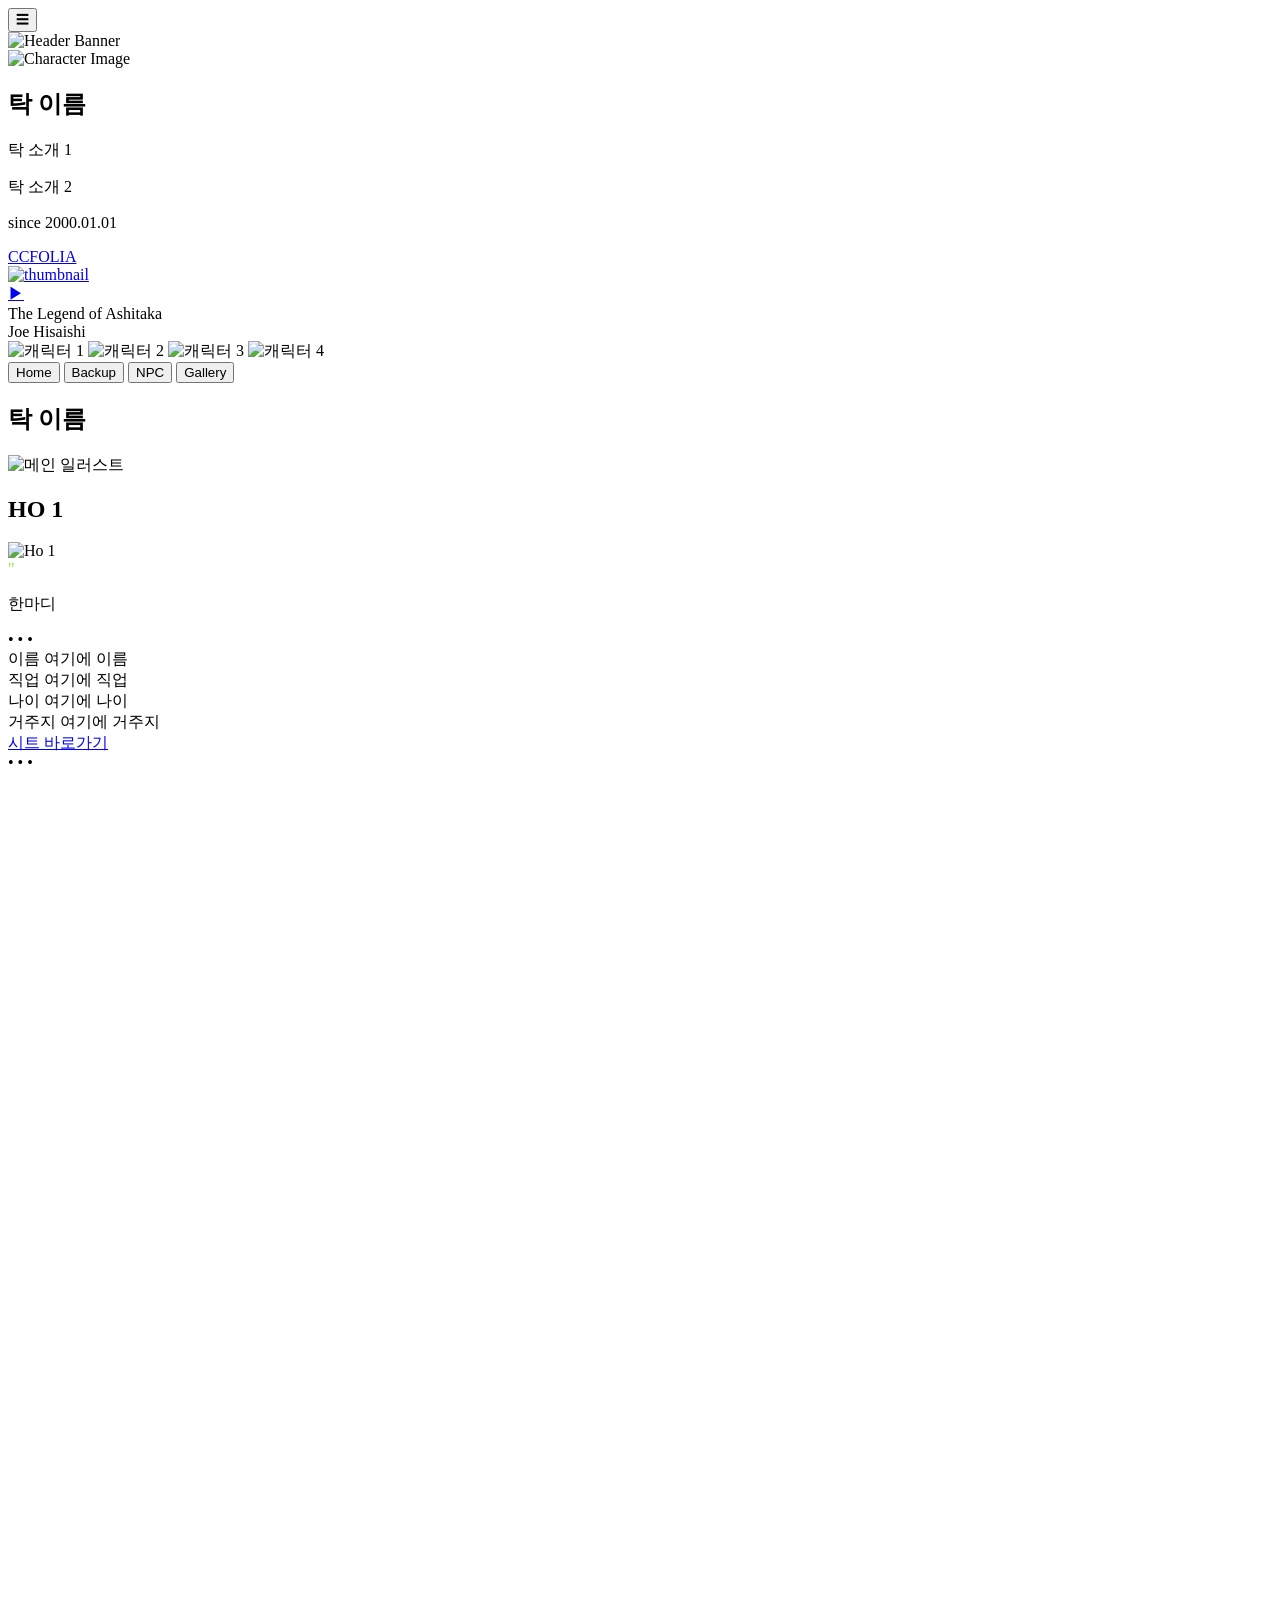
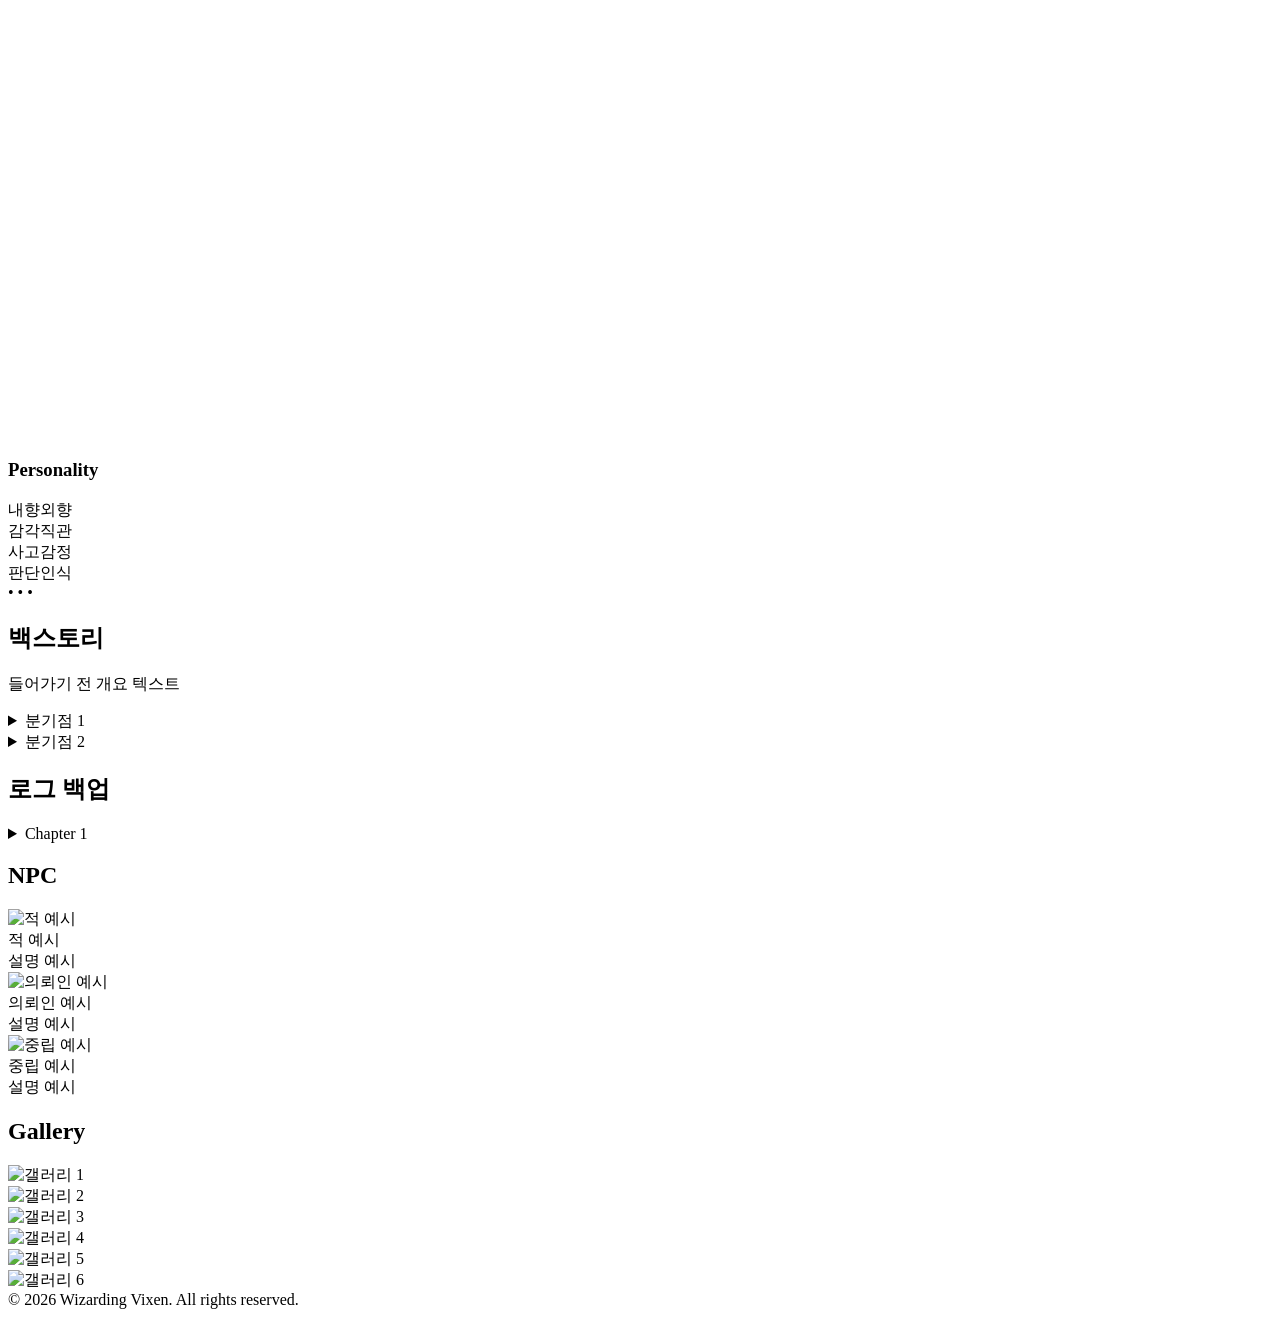
==== index.html @ ed796a59 "Create index.html" ====
<!DOCTYPE html>
<html lang="ko">
<head>
    <meta charset="UTF-8">
    <meta name="viewport" content="width=device-width, initial-scale=1.0">
    <!-- 브라우저 탭에 표시되는 제목 -->
    <title>페이지 이름</title>
    <!-- SNS/메신저 공유 시 표시되는 설명 -->
    <meta name="description" content="페이지 이름">

    <!-- 폰트 불러오기 -->
    <link rel="preconnect" href="https://fonts.googleapis.com">
    <link rel="preconnect" href="https://fonts.gstatic.com" crossorigin>
    <link href="https://fonts.googleapis.com/css2?family=Inter:wght@300;400;600;700&display=swap" rel="stylesheet">
    <link href="https://fonts.googleapis.com/css2?family=Nanum+Myeongjo:wght@400;700&display=swap" rel="stylesheet">

    <!-- 스타일시트 연결 (같은 폴더의 style.css) -->
    <link rel="stylesheet" href="assets/css/style.css">
</head>
<body>

<!-- 모바일 전용: 사이드바 토글 버튼 & 오버레이 -->
<button class="sidebar-toggle" onclick="toggleSidebar()" aria-label="사이드바 열기">☰</button>
<div class="sidebar-overlay" onclick="toggleSidebar()"></div>

<div class="container">

    <!-- ============================================================
         헤더 배너 이미지
         images/ 폴더 안의 파일명을 바꾸면 이미지 교체 가능
         ============================================================ -->
    <div class="header-banner">
        <img src="assets/images/office.jpg" alt="Header Banner">
    </div>

    <div class="content-row">

        <!-- ============================================================
             왼쪽 사이드바
             ============================================================ -->
        <div class="sidebar-column">
            <aside class="sidebar">

                <!-- 프로필 이미지 -->
                <img src="assets/images/icon.jpg" alt="Character Image" class="profile-img">

                <!-- 캐릭터 이름 -->
                <h1 class="char-name">탁 이름</h1>

                <!-- 사이드바 소개 텍스트 — 내용만 바꾸면 됩니다 -->
                <p class="sidebar-sub">탁 소개 1</p>
                <p class="sidebar-sub">탁 소개 2</p>
                <p class="sidebar-sub sidebar-sub--spaced">since 2000.01.01</p>

                <!-- 링크 버튼
                     href = 이동할 URL, 버튼 텍스트도 바꿀 수 있습니다 -->
                <a href="https://ccfolia.com" class="link-btn" target="_blank">CCFOLIA</a>

                <!-- 유튜브 뮤직 플레이어
                     썸네일을 클릭하면 새 탭에서 유튜브 영상이 열립니다.
                     곡 교체: URL의 영상 ID(YKQ9v_cz9Y4 부분) 2곳을 바꾸면 됩니다.
                       - <a href> 의 https://youtu.be/영상ID
                       - <img src> 의 https://img.youtube.com/vi/영상ID/mqdefault.jpg
                     예: https://youtu.be/XXXXXXXXXX → XXXXXXXXXX 부분을 복사 -->
                <div class="music-player">
                    <a href="https://youtu.be/YKQ9v_cz9Y4" target="_blank" class="youtube-thumb">
                        <img src="https://img.youtube.com/vi/YKQ9v_cz9Y4/mqdefault.jpg" alt="thumbnail">
                        <div class="play-icon">▶</div>
                    </a>
                    <div class="music-info">
                        <!-- 곡 제목과 아티스트명 -->
                        <div class="music-title">The Legend of Ashitaka</div>
                        <div class="music-artist">Joe Hisaishi</div>
                    </div>
                </div>

            </aside>

            <!-- ============================================================
                 캐릭터 이미지 목록
                 클릭하면 해당 캐릭터 상세 섹션으로 이동합니다.
                 - src      : 이미지 경로
                 - title    : 마우스오버 시 표시되는 이름
                 - onclick  : 열릴 섹션의 id (아래 section id와 일치해야 함)
                 추가하려면 <img> 한 줄을 복사해 수정하세요.
                 ============================================================ -->
            <div class="character-section">
                <img src="assets/images/Ho1.png" class="character-img" alt="캐릭터 1" title="캐릭터 1" onclick="openTab('char-ho1')">
                <img src="assets/images/Ho2.png" class="character-img" alt="캐릭터 2" title="캐릭터 2" onclick="openTab('char-ho2')">
                <img src="assets/images/Ho3.png" class="character-img" alt="캐릭터 3" title="캐릭터 3" onclick="openTab('char-ho3')">
                <img src="assets/images/Ho4.png" class="character-img" alt="캐릭터 4" title="캐릭터 4" onclick="openTab('char-ho4')">
            </div>

            <!-- ============================================================
                 캘린더
                 일정 추가: 아래 JS의 events 객체에 입력합니다.
                 형식: "YYYY-MM-DD": ["일정 이름", "시간"]
                 ============================================================ -->
            <div class="calendar" id="calendar"></div>

        </div>
        <!-- /sidebar-column -->

        <!-- ============================================================
             오른쪽 메인 콘텐츠 영역
             ============================================================ -->
        <main class="main-content">

            <!-- 탭 네비게이션
                 추가: <button class="nav-btn" onclick="openTab('섹션ID', this)">이름</button>
                 단, 같은 id를 가진 <section>이 아래에 반드시 있어야 합니다 -->
            <nav class="nav-tabs">
                <button class="nav-btn active" onclick="openTab('home',    this)">Home</button>
                <button class="nav-btn"        onclick="openTab('Backup',  this)">Backup</button>
                <button class="nav-btn"        onclick="openTab('NPC',     this)">NPC</button>
                <button class="nav-btn"        onclick="openTab('Gallery', this)">Gallery</button>
            </nav>


            <!-- ====================================================
                 [탭] Home — 메인 일러스트
                 ==================================================== -->
            <section id="home" class="content-card active">
                <h2>탁 이름</h2>
                <!-- 이미지 교체: images/main.png 파일을 바꾸거나 경로를 수정하세요 -->
                <img src="assets/images/main.png" style="width:100%; height:auto;" alt="메인 일러스트">
            </section>


            <!-- ====================================================
                 [캐릭터 이미지 클릭 전용] 캐릭터 상세 페이지
                 왼쪽 캐릭터 이미지를 클릭하면 열립니다.
                 추가하려면 이 섹션 전체를 복사하고
                   id="char-ho1" → id="char-ho5" 등으로 변경 후
                   캐릭터 이미지의 onclick도 같은 id로 맞춰주세요.
                 ==================================================== -->
            <section id="char-ho1" class="content-card">
                <h2>HO 1</h2>

                <div class="profile-overview">
                    <!-- 캐릭터 스탠딩 이미지 -->
                    <img src="assets/images/Ho1Standing.png" alt="Ho 1" class="main-profile-img">

                    <div class="profile-info-wrapper">
                        <!-- 인용구
                             quote-mark 색상: style="color: ..." 값을 바꾸면 됩니다 -->
                        <div class="char-quote">
                            <span class="quote-mark" style="color: rgba(147, 223, 60, 1);">"</span>
                            <p class="quote-text">한마디</p>
                        </div>

                        <div class="divider-dots">• • •</div>

                        <!-- 기본 정보 테이블
                             행 추가: <div class="info-row">...</div> 복사 -->
                        <div class="info-table">
                            <div class="info-row">
                                <span class="info-label">이름</span>
                                <span class="info-value">여기에 이름</span>
                            </div>
                            <div class="info-row">
                                <span class="info-label">직업</span>
                                <span class="info-value">여기에 직업</span>
                            </div>
                            <div class="info-row">
                                <span class="info-label">나이</span>
                                <span class="info-value">여기에 나이</span>
                            </div>
                            <div class="info-row">
                                <span class="info-label">거주지</span>
                                <span class="info-value">여기에 거주지</span>
                            </div>
                        </div>

                        <!-- 탐사자 시트 링크 -->
                        <a href="#" onclick="return false;" aria-disabled="true" title="탐사자 시트 링크를 입력하세요" class="link-btn" target="_blank">시트 바로가기</a>
                    </div>
                </div>

                <div class="divider-dots">• • •</div>

                <!-- ================================================
                     레이더 차트 + 성격 바 그래프

                     data-stats : 근력, 건강, 크기, 민첩, 외모, 지능, 정신, 교육
                                  0~100 사이 숫자 8개를 쉼표로 구분해 입력
                                  꼭짓점에 마우스를 올리면 수치가 표시됩니다.
                     data-color : 차트 색상 (R, G, B)
                     ================================================ -->
                <div class="stats-wrapper"
                     data-stats="60, 70, 70, 50, 50, 80, 70, 60"
                     data-color="147, 223, 60">

                    <div class="radar-chart-container">
                        <svg viewBox="0 0 200 200" class="radar-chart">
                            <g class="chart-background"></g>
                            <polygon points="" class="chart-polygon data-area"></polygon>
                            <g class="chart-dots"></g>
                            <g class="chart-labels"></g>
                            <g class="chart-tooltip" style="display:none;">
                                <rect class="tooltip-bg" rx="3" ry="3"></rect>
                                <text class="tooltip-text"></text>
                            </g>
                        </svg>
                    </div>

                    <!-- 성격 바 그래프
                         --bar-color : 바 전체 색상 (이 값만 바꾸면 모든 바에 적용)
                         width       : 0% = 왼쪽 극단 / 100% = 오른쪽 극단 -->
                    <div class="stat-group" style="--bar-color: rgba(147, 223, 60, 1);">
                        <h3>Personality</h3>

                        <div class="stat-item">
                            <div class="stat-header"><span>내향</span><span>외향</span></div>
                            <div class="stat-bar-bg"><div class="stat-bar-fill" style="width:80%;"></div></div>
                        </div>
                        <div class="stat-item">
                            <div class="stat-header"><span>감각</span><span>직관</span></div>
                            <div class="stat-bar-bg"><div class="stat-bar-fill" style="width:25%;"></div></div>
                        </div>
                        <div class="stat-item">
                            <div class="stat-header"><span>사고</span><span>감정</span></div>
                            <div class="stat-bar-bg"><div class="stat-bar-fill" style="width:30%;"></div></div>
                        </div>
                        <div class="stat-item">
                            <div class="stat-header"><span>판단</span><span>인식</span></div>
                            <div class="stat-bar-bg"><div class="stat-bar-fill" style="width:70%;"></div></div>
                        </div>
                    </div>
                </div>
                <!-- /stats-wrapper -->

                <div class="divider-dots">• • •</div>

                <!-- 백스토리
                     분기점 추가: <details>...</details> 블록 복사 -->
                <h2>백스토리</h2>
                <p class="section-intro">들어가기 전 개요 텍스트</p>

                <details>
                    <summary>분기점 1</summary>
                    <div class="details-content">내용</div>
                </details>
                <details>
                    <summary>분기점 2</summary>
                    <div class="details-content">내용</div>
                </details>

            </section>
            <!-- /char-ho1 -->

            <!-- char-ho2, ho3, ho4는 위 섹션을 복사해 id만 바꿔 추가하세요 -->


            <!-- ====================================================
                 [탭] Backup — 로그 백업

                 코코포리아에서 다운받은 html 파일을 열어
                 [main] 태그가 포함된 텍스트를 아래에 붙여넣으세요.
                 형식: [main] 이름 : 대사내용
                    다음 [main] 태그가 나오기 전까지가 하나의 대사로 인식됩니다.

                 챕터 추가: <details>...</details> 블록 복사
                 ==================================================== -->
            <section id="Backup" class="content-card">
                <h2>로그 백업</h2>

                <details>
                    <summary>Chapter 1</summary>
                    <div class="details-content">
                        [main] Ho 1 : 여기에 대사를 입력하세요.
                        [main] Ho 2 : 여기에 대사를 입력하세요.
줄바꿈을
넣어도 이렇게
정상으로 출력됩니다.
                        [main] GM : 상황 묘사를 입력하세요.
                        [main] Ho 1 : CC&lt;=38 [ 이성 ] (1D100&lt;=38) 보너스, 패널티 주사위[0] ＞ 1 ＞ 1 ＞ 대성공
                        [main] Ho 2 : CC&lt;=80 [ 회피 ] (1D100&lt;=80) ＞ 15 ＞ 15 ＞ 어려운 성공
                        [main] Ho 3 : CC&lt;=60 [ 도서관 ] (1D100&lt;=60) ＞ 43 ＞ 43 ＞ 보통 성공
                        [main] Ho 4 : CC&lt;=38 [ 이성 ] (1D100&lt;=38) 보너스, 패널티 주사위[0] ＞ 43 ＞ 43 ＞ 실패
                        [main] GM : CC&lt;=38 [ 이성 ] (1D100&lt;=38) ＞ 100 ＞ 100 ＞ 대실패
                    </div>
                </details>

            </section>


            <!-- ====================================================
                 [탭] NPC — 관계 인물 카드 그리드

                 카드 추가: <div class="relation-card">...</div> 복사
                 data-relation 값 → 배지 색상:
                   "적" "아군" "중립" "의뢰인"
                 새 유형은 JS의 colorMap에 추가하세요.
                 ==================================================== -->
            <section id="NPC" class="content-card">
                <h2>NPC</h2>

                <div class="relation-grid">

                    <div class="relation-card" data-relation="적">
                        <!-- 이미지: images/ 폴더 경로로 교체하세요 -->
                        <img src="https://via.placeholder.com/100" class="relation-avatar" alt="적 예시">
                        <div class="relation-name">적 예시</div>
                        <div class="relation-desc">설명 예시</div>
                    </div>

                    <div class="relation-card" data-relation="의뢰인">
                        <img src="https://via.placeholder.com/100" class="relation-avatar" alt="의뢰인 예시">
                        <div class="relation-name">의뢰인 예시</div>
                        <div class="relation-desc">설명 예시</div>
                    </div>

                    <div class="relation-card" data-relation="중립">
                        <img src="https://via.placeholder.com/100" class="relation-avatar" alt="중립 예시">
                        <div class="relation-name">중립 예시</div>
                        <div class="relation-desc">설명 예시</div>
                    </div>

                </div>
            </section>


            <!-- ====================================================
                 [탭] Gallery — 이미지 갤러리

                 한 줄에 3개씩, 1:1 정사각형 썸네일이 배치됩니다.
                 이미지 추가/교체 

                   - <img src="..."> : 이미지 경로 
                   - data-credit     : 팝업 하단에 표시할 아티스트 크레딧 텍스트
                 <div class="gallery-item"> 블록을 복사해 추가하세요.

                 ※ 썸네일과 다른 고화질 원본을 따로 쓰고 싶을 때만 <div>에 data-full="원본경로" 를 추가하면 됩니다. (선택 사항)
                 ==================================================== -->
            <section id="Gallery" class="content-card">
                <h2>Gallery</h2>

                <div class="gallery-grid">

                    <div class="gallery-item"
                         data-credit="Artist : 아티스트 이름 / @artist"
                         onclick="openLightbox(this)">
                        <img src="assets/images/gallery1.jpg" alt="갤러리 1">
                    </div>

                    <div class="gallery-item"
                         data-credit="Artist : 아티스트 이름 / @artist"
                         onclick="openLightbox(this)">
                        <img src="assets/images/gallery2.jpg" alt="갤러리 2">
                    </div>

                    <div class="gallery-item"
                         data-credit="Artist : 아티스트 이름 / @artist"
                         onclick="openLightbox(this)">
                        <img src="assets/images/gallery3.jpg" alt="갤러리 3">
                    </div>

                    <div class="gallery-item"
                         data-credit="Artist : 아티스트 이름 / @artist"
                         onclick="openLightbox(this)">
                        <img src="assets/images/gallery4.jpg" alt="갤러리 4">
                    </div>

                    <div class="gallery-item"
                         data-credit="Artist : 아티스트 이름 / @artist"
                         onclick="openLightbox(this)">
                        <img src="assets/images/gallery5.jpg" alt="갤러리 5">
                    </div>

                    <div class="gallery-item"
                         data-credit="Artist : 아티스트 이름 / @artist"
                         onclick="openLightbox(this)">
                        <img src="assets/images/gallery6.jpg" alt="갤러리 6">
                    </div>

                </div>
            </section>

        </main>
        <!-- /main-content -->

    </div>
    <!-- /content-row -->

    <!-- 푸터 — 문구만 바꾸면 됩니다 -->
    <footer class="site-footer">© 2026 Wizarding Vixen. All rights reserved.</footer>

</div>
<!-- /container -->

<!-- ================================================================
     JavaScript — 탭 전환 / 레이더 차트 / 로그 파서 / NPC 배지 / 캘린더 / 사이드바 / 갤러리
     특별한 이유가 없다면 수정하지 않아도 됩니다.
    ================================================================ -->
<script src="assets/js/script.js" defer></script>
</body>
</html>
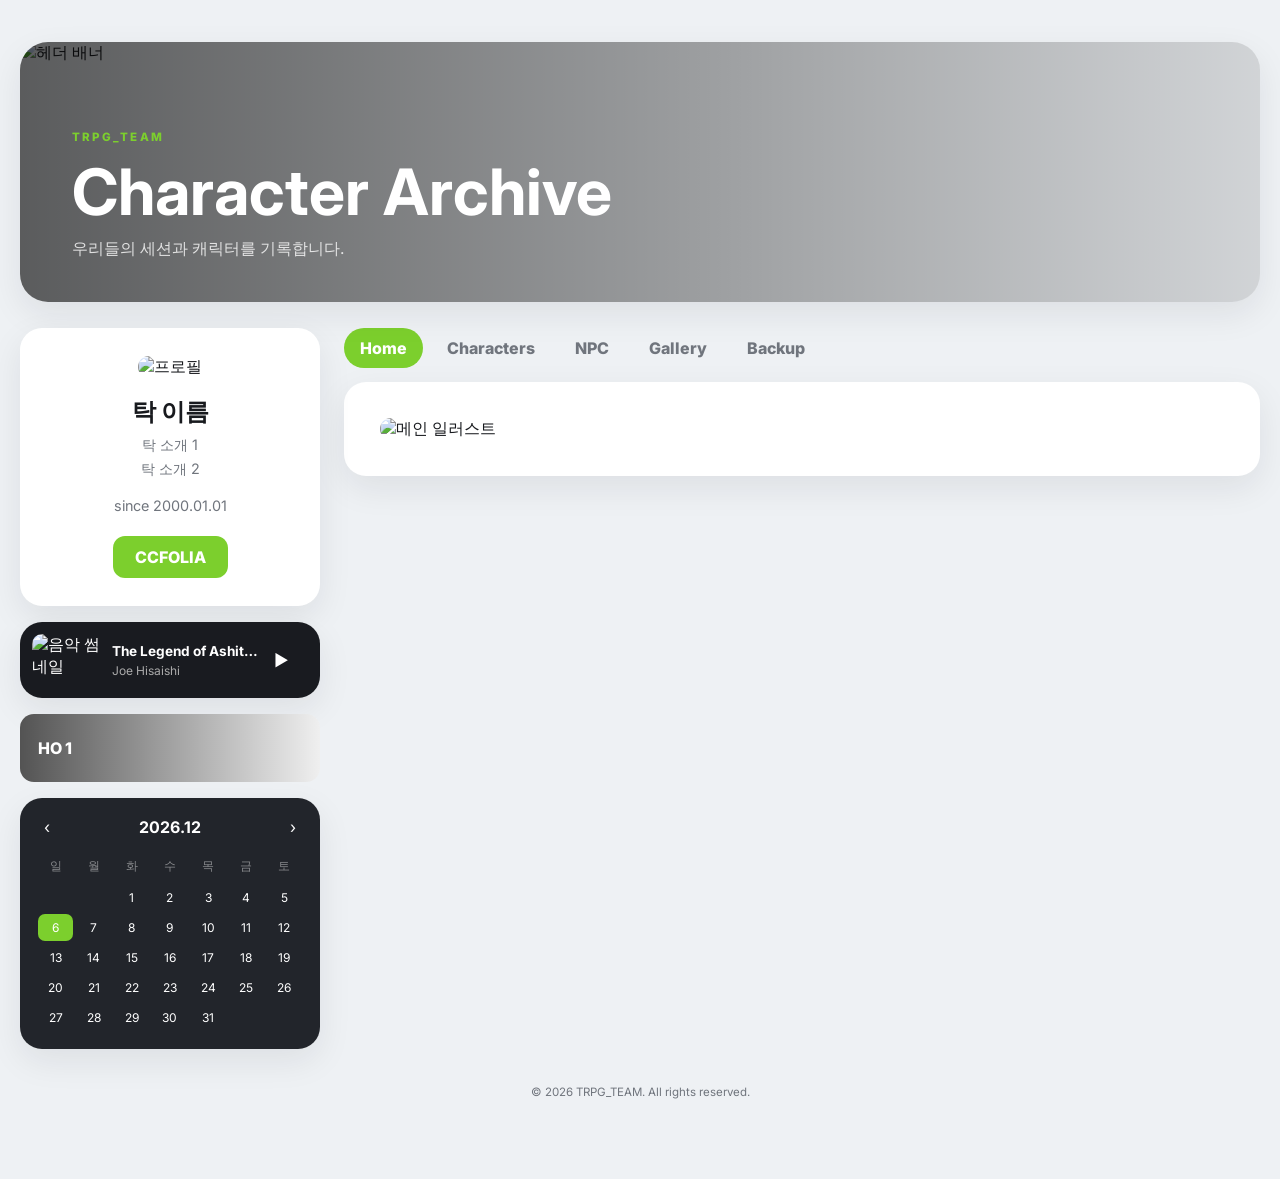
==== commit 52bb9a8a: "Add files via upload" ====
--- a/index.html
+++ b/index.html
@@ -1,398 +1,98 @@
 <!DOCTYPE html>
 <html lang="ko">
 <head>
-    <meta charset="UTF-8">
-    <meta name="viewport" content="width=device-width, initial-scale=1.0">
-    <!-- 브라우저 탭에 표시되는 제목 -->
-    <title>페이지 이름</title>
-    <!-- SNS/메신저 공유 시 표시되는 설명 -->
-    <meta name="description" content="페이지 이름">
-
-    <!-- 폰트 불러오기 -->
-    <link rel="preconnect" href="https://fonts.googleapis.com">
-    <link rel="preconnect" href="https://fonts.gstatic.com" crossorigin>
-    <link href="https://fonts.googleapis.com/css2?family=Inter:wght@300;400;600;700&display=swap" rel="stylesheet">
-    <link href="https://fonts.googleapis.com/css2?family=Nanum+Myeongjo:wght@400;700&display=swap" rel="stylesheet">
-
-    <!-- 스타일시트 연결 (같은 폴더의 style.css) -->
-    <link rel="stylesheet" href="assets/css/style.css">
+  <meta charset="UTF-8">
+  <meta name="viewport" content="width=device-width, initial-scale=1.0">
+  <meta name="description" content="TRPG_TEAM 캐릭터 아카이브">
+  <title>TRPG_TEAM</title>
+  <link rel="preconnect" href="https://fonts.googleapis.com">
+  <link rel="preconnect" href="https://fonts.gstatic.com" crossorigin>
+  <link href="https://fonts.googleapis.com/css2?family=Inter:wght@400;600;700;800&family=Nanum+Myeongjo:wght@400;700&display=swap" rel="stylesheet">
+  <link rel="stylesheet" href="assets/css/site.css">
 </head>
 <body>
+  <button class="mobile-menu" id="mobileMenu" aria-label="사이드바 열기">☰</button>
+  <div class="overlay" id="overlay"></div>
 
-<!-- 모바일 전용: 사이드바 토글 버튼 & 오버레이 -->
-<button class="sidebar-toggle" onclick="toggleSidebar()" aria-label="사이드바 열기">☰</button>
-<div class="sidebar-overlay" onclick="toggleSidebar()"></div>
+  <div class="page-shell">
+    <header class="hero">
+      <img id="heroImage" src="assets/images/office.jpg" alt="헤더 배너">
+      <div class="hero-shade"></div>
+      <div class="hero-copy">
+        <span class="eyebrow" id="teamName">TRPG_TEAM</span>
+        <h1 id="siteTitle">Character Archive</h1>
+        <p id="siteDescription">우리들의 세션과 캐릭터를 기록합니다.</p>
+      </div>
+    </header>
 
-<div class="container">
+    <div class="layout">
+      <aside class="sidebar" id="sidebar">
+        <section class="profile-card">
+          <img id="profileImage" class="profile-image" src="assets/images/icon.jpg" alt="프로필">
+          <h2 id="profileName">탁 이름</h2>
+          <p id="profileSub1">탁 소개 1</p>
+          <p id="profileSub2">탁 소개 2</p>
+          <p class="since" id="profileSince">since 2000.01.01</p>
+          <a id="mainLink" class="accent-button" href="https://ccfolia.com" target="_blank" rel="noopener">CCFOLIA</a>
+        </section>
 
-    <!-- ============================================================
-         헤더 배너 이미지
-         images/ 폴더 안의 파일명을 바꾸면 이미지 교체 가능
-         ============================================================ -->
-    <div class="header-banner">
-        <img src="assets/images/office.jpg" alt="Header Banner">
+        <section class="music-card">
+          <img id="musicThumb" src="https://img.youtube.com/vi/YKQ9v_cz9Y4/mqdefault.jpg" alt="음악 썸네일">
+          <div>
+            <strong id="musicTitle">The Legend of Ashitaka</strong>
+            <span id="musicArtist">Joe Hisaishi</span>
+          </div>
+          <a id="musicLink" href="https://youtu.be/YKQ9v_cz9Y4" target="_blank" rel="noopener" aria-label="음악 열기">▶</a>
+        </section>
+
+        <section class="character-shortcuts" id="characterShortcuts"></section>
+        <section class="calendar" id="calendar"></section>
+      </aside>
+
+      <main class="main">
+        <nav class="tabs" id="tabs">
+          <button class="tab active" data-tab="home">Home</button>
+          <button class="tab" data-tab="characters">Characters</button>
+          <button class="tab" data-tab="npc">NPC</button>
+          <button class="tab" data-tab="gallery">Gallery</button>
+          <button class="tab" data-tab="backup">Backup</button>
+        </nav>
+
+        <section class="panel active" id="home">
+          <img id="mainImage" class="main-art" src="assets/images/main.png" alt="메인 일러스트">
+        </section>
+
+        <section class="panel" id="characters">
+          <div class="section-head"><div><span class="eyebrow">CHARACTERS</span><h2>캐릭터</h2></div></div>
+          <div id="characterList" class="character-list"></div>
+        </section>
+
+        <section class="panel" id="npc">
+          <div class="section-head"><div><span class="eyebrow">RELATIONS</span><h2>NPC</h2></div></div>
+          <div id="npcGrid" class="npc-grid"></div>
+        </section>
+
+        <section class="panel" id="gallery">
+          <div class="section-head"><div><span class="eyebrow">MEMORIES</span><h2>Gallery</h2></div></div>
+          <div id="galleryGrid" class="gallery-grid"></div>
+        </section>
+
+        <section class="panel" id="backup">
+          <div class="section-head"><div><span class="eyebrow">SESSION LOG</span><h2>Backup</h2></div></div>
+          <div id="backupList"></div>
+        </section>
+      </main>
     </div>
 
-    <div class="content-row">
+    <footer id="footerText">© 2026 TRPG_TEAM. All rights reserved.</footer>
+  </div>
 
-        <!-- ============================================================
-             왼쪽 사이드바
-             ============================================================ -->
-        <div class="sidebar-column">
-            <aside class="sidebar">
+  <dialog id="lightbox" class="lightbox">
+    <button id="lightboxClose" aria-label="닫기">✕</button>
+    <img id="lightboxImage" alt="갤러리 이미지">
+    <p id="lightboxCredit"></p>
+  </dialog>
 
-                <!-- 프로필 이미지 -->
-                <img src="assets/images/icon.jpg" alt="Character Image" class="profile-img">
-
-                <!-- 캐릭터 이름 -->
-                <h1 class="char-name">탁 이름</h1>
-
-                <!-- 사이드바 소개 텍스트 — 내용만 바꾸면 됩니다 -->
-                <p class="sidebar-sub">탁 소개 1</p>
-                <p class="sidebar-sub">탁 소개 2</p>
-                <p class="sidebar-sub sidebar-sub--spaced">since 2000.01.01</p>
-
-                <!-- 링크 버튼
-                     href = 이동할 URL, 버튼 텍스트도 바꿀 수 있습니다 -->
-                <a href="https://ccfolia.com" class="link-btn" target="_blank">CCFOLIA</a>
-
-                <!-- 유튜브 뮤직 플레이어
-                     썸네일을 클릭하면 새 탭에서 유튜브 영상이 열립니다.
-                     곡 교체: URL의 영상 ID(YKQ9v_cz9Y4 부분) 2곳을 바꾸면 됩니다.
-                       - <a href> 의 https://youtu.be/영상ID
-                       - <img src> 의 https://img.youtube.com/vi/영상ID/mqdefault.jpg
-                     예: https://youtu.be/XXXXXXXXXX → XXXXXXXXXX 부분을 복사 -->
-                <div class="music-player">
-                    <a href="https://youtu.be/YKQ9v_cz9Y4" target="_blank" class="youtube-thumb">
-                        <img src="https://img.youtube.com/vi/YKQ9v_cz9Y4/mqdefault.jpg" alt="thumbnail">
-                        <div class="play-icon">▶</div>
-                    </a>
-                    <div class="music-info">
-                        <!-- 곡 제목과 아티스트명 -->
-                        <div class="music-title">The Legend of Ashitaka</div>
-                        <div class="music-artist">Joe Hisaishi</div>
-                    </div>
-                </div>
-
-            </aside>
-
-            <!-- ============================================================
-                 캐릭터 이미지 목록
-                 클릭하면 해당 캐릭터 상세 섹션으로 이동합니다.
-                 - src      : 이미지 경로
-                 - title    : 마우스오버 시 표시되는 이름
-                 - onclick  : 열릴 섹션의 id (아래 section id와 일치해야 함)
-                 추가하려면 <img> 한 줄을 복사해 수정하세요.
-                 ============================================================ -->
-            <div class="character-section">
-                <img src="assets/images/Ho1.png" class="character-img" alt="캐릭터 1" title="캐릭터 1" onclick="openTab('char-ho1')">
-                <img src="assets/images/Ho2.png" class="character-img" alt="캐릭터 2" title="캐릭터 2" onclick="openTab('char-ho2')">
-                <img src="assets/images/Ho3.png" class="character-img" alt="캐릭터 3" title="캐릭터 3" onclick="openTab('char-ho3')">
-                <img src="assets/images/Ho4.png" class="character-img" alt="캐릭터 4" title="캐릭터 4" onclick="openTab('char-ho4')">
-            </div>
-
-            <!-- ============================================================
-                 캘린더
-                 일정 추가: 아래 JS의 events 객체에 입력합니다.
-                 형식: "YYYY-MM-DD": ["일정 이름", "시간"]
-                 ============================================================ -->
-            <div class="calendar" id="calendar"></div>
-
-        </div>
-        <!-- /sidebar-column -->
-
-        <!-- ============================================================
-             오른쪽 메인 콘텐츠 영역
-             ============================================================ -->
-        <main class="main-content">
-
-            <!-- 탭 네비게이션
-                 추가: <button class="nav-btn" onclick="openTab('섹션ID', this)">이름</button>
-                 단, 같은 id를 가진 <section>이 아래에 반드시 있어야 합니다 -->
-            <nav class="nav-tabs">
-                <button class="nav-btn active" onclick="openTab('home',    this)">Home</button>
-                <button class="nav-btn"        onclick="openTab('Backup',  this)">Backup</button>
-                <button class="nav-btn"        onclick="openTab('NPC',     this)">NPC</button>
-                <button class="nav-btn"        onclick="openTab('Gallery', this)">Gallery</button>
-            </nav>
-
-
-            <!-- ====================================================
-                 [탭] Home — 메인 일러스트
-                 ==================================================== -->
-            <section id="home" class="content-card active">
-                <h2>탁 이름</h2>
-                <!-- 이미지 교체: images/main.png 파일을 바꾸거나 경로를 수정하세요 -->
-                <img src="assets/images/main.png" style="width:100%; height:auto;" alt="메인 일러스트">
-            </section>
-
-
-            <!-- ====================================================
-                 [캐릭터 이미지 클릭 전용] 캐릭터 상세 페이지
-                 왼쪽 캐릭터 이미지를 클릭하면 열립니다.
-                 추가하려면 이 섹션 전체를 복사하고
-                   id="char-ho1" → id="char-ho5" 등으로 변경 후
-                   캐릭터 이미지의 onclick도 같은 id로 맞춰주세요.
-                 ==================================================== -->
-            <section id="char-ho1" class="content-card">
-                <h2>HO 1</h2>
-
-                <div class="profile-overview">
-                    <!-- 캐릭터 스탠딩 이미지 -->
-                    <img src="assets/images/Ho1Standing.png" alt="Ho 1" class="main-profile-img">
-
-                    <div class="profile-info-wrapper">
-                        <!-- 인용구
-                             quote-mark 색상: style="color: ..." 값을 바꾸면 됩니다 -->
-                        <div class="char-quote">
-                            <span class="quote-mark" style="color: rgba(147, 223, 60, 1);">"</span>
-                            <p class="quote-text">한마디</p>
-                        </div>
-
-                        <div class="divider-dots">• • •</div>
-
-                        <!-- 기본 정보 테이블
-                             행 추가: <div class="info-row">...</div> 복사 -->
-                        <div class="info-table">
-                            <div class="info-row">
-                                <span class="info-label">이름</span>
-                                <span class="info-value">여기에 이름</span>
-                            </div>
-                            <div class="info-row">
-                                <span class="info-label">직업</span>
-                                <span class="info-value">여기에 직업</span>
-                            </div>
-                            <div class="info-row">
-                                <span class="info-label">나이</span>
-                                <span class="info-value">여기에 나이</span>
-                            </div>
-                            <div class="info-row">
-                                <span class="info-label">거주지</span>
-                                <span class="info-value">여기에 거주지</span>
-                            </div>
-                        </div>
-
-                        <!-- 탐사자 시트 링크 -->
-                        <a href="#" onclick="return false;" aria-disabled="true" title="탐사자 시트 링크를 입력하세요" class="link-btn" target="_blank">시트 바로가기</a>
-                    </div>
-                </div>
-
-                <div class="divider-dots">• • •</div>
-
-                <!-- ================================================
-                     레이더 차트 + 성격 바 그래프
-
-                     data-stats : 근력, 건강, 크기, 민첩, 외모, 지능, 정신, 교육
-                                  0~100 사이 숫자 8개를 쉼표로 구분해 입력
-                                  꼭짓점에 마우스를 올리면 수치가 표시됩니다.
-                     data-color : 차트 색상 (R, G, B)
-                     ================================================ -->
-                <div class="stats-wrapper"
-                     data-stats="60, 70, 70, 50, 50, 80, 70, 60"
-                     data-color="147, 223, 60">
-
-                    <div class="radar-chart-container">
-                        <svg viewBox="0 0 200 200" class="radar-chart">
-                            <g class="chart-background"></g>
-                            <polygon points="" class="chart-polygon data-area"></polygon>
-                            <g class="chart-dots"></g>
-                            <g class="chart-labels"></g>
-                            <g class="chart-tooltip" style="display:none;">
-                                <rect class="tooltip-bg" rx="3" ry="3"></rect>
-                                <text class="tooltip-text"></text>
-                            </g>
-                        </svg>
-                    </div>
-
-                    <!-- 성격 바 그래프
-                         --bar-color : 바 전체 색상 (이 값만 바꾸면 모든 바에 적용)
-                         width       : 0% = 왼쪽 극단 / 100% = 오른쪽 극단 -->
-                    <div class="stat-group" style="--bar-color: rgba(147, 223, 60, 1);">
-                        <h3>Personality</h3>
-
-                        <div class="stat-item">
-                            <div class="stat-header"><span>내향</span><span>외향</span></div>
-                            <div class="stat-bar-bg"><div class="stat-bar-fill" style="width:80%;"></div></div>
-                        </div>
-                        <div class="stat-item">
-                            <div class="stat-header"><span>감각</span><span>직관</span></div>
-                            <div class="stat-bar-bg"><div class="stat-bar-fill" style="width:25%;"></div></div>
-                        </div>
-                        <div class="stat-item">
-                            <div class="stat-header"><span>사고</span><span>감정</span></div>
-                            <div class="stat-bar-bg"><div class="stat-bar-fill" style="width:30%;"></div></div>
-                        </div>
-                        <div class="stat-item">
-                            <div class="stat-header"><span>판단</span><span>인식</span></div>
-                            <div class="stat-bar-bg"><div class="stat-bar-fill" style="width:70%;"></div></div>
-                        </div>
-                    </div>
-                </div>
-                <!-- /stats-wrapper -->
-
-                <div class="divider-dots">• • •</div>
-
-                <!-- 백스토리
-                     분기점 추가: <details>...</details> 블록 복사 -->
-                <h2>백스토리</h2>
-                <p class="section-intro">들어가기 전 개요 텍스트</p>
-
-                <details>
-                    <summary>분기점 1</summary>
-                    <div class="details-content">내용</div>
-                </details>
-                <details>
-                    <summary>분기점 2</summary>
-                    <div class="details-content">내용</div>
-                </details>
-
-            </section>
-            <!-- /char-ho1 -->
-
-            <!-- char-ho2, ho3, ho4는 위 섹션을 복사해 id만 바꿔 추가하세요 -->
-
-
-            <!-- ====================================================
-                 [탭] Backup — 로그 백업
-
-                 코코포리아에서 다운받은 html 파일을 열어
-                 [main] 태그가 포함된 텍스트를 아래에 붙여넣으세요.
-                 형식: [main] 이름 : 대사내용
-                    다음 [main] 태그가 나오기 전까지가 하나의 대사로 인식됩니다.
-
-                 챕터 추가: <details>...</details> 블록 복사
-                 ==================================================== -->
-            <section id="Backup" class="content-card">
-                <h2>로그 백업</h2>
-
-                <details>
-                    <summary>Chapter 1</summary>
-                    <div class="details-content">
-                        [main] Ho 1 : 여기에 대사를 입력하세요.
-                        [main] Ho 2 : 여기에 대사를 입력하세요.
-줄바꿈을
-넣어도 이렇게
-정상으로 출력됩니다.
-                        [main] GM : 상황 묘사를 입력하세요.
-                        [main] Ho 1 : CC&lt;=38 [ 이성 ] (1D100&lt;=38) 보너스, 패널티 주사위[0] ＞ 1 ＞ 1 ＞ 대성공
-                        [main] Ho 2 : CC&lt;=80 [ 회피 ] (1D100&lt;=80) ＞ 15 ＞ 15 ＞ 어려운 성공
-                        [main] Ho 3 : CC&lt;=60 [ 도서관 ] (1D100&lt;=60) ＞ 43 ＞ 43 ＞ 보통 성공
-                        [main] Ho 4 : CC&lt;=38 [ 이성 ] (1D100&lt;=38) 보너스, 패널티 주사위[0] ＞ 43 ＞ 43 ＞ 실패
-                        [main] GM : CC&lt;=38 [ 이성 ] (1D100&lt;=38) ＞ 100 ＞ 100 ＞ 대실패
-                    </div>
-                </details>
-
-            </section>
-
-
-            <!-- ====================================================
-                 [탭] NPC — 관계 인물 카드 그리드
-
-                 카드 추가: <div class="relation-card">...</div> 복사
-                 data-relation 값 → 배지 색상:
-                   "적" "아군" "중립" "의뢰인"
-                 새 유형은 JS의 colorMap에 추가하세요.
-                 ==================================================== -->
-            <section id="NPC" class="content-card">
-                <h2>NPC</h2>
-
-                <div class="relation-grid">
-
-                    <div class="relation-card" data-relation="적">
-                        <!-- 이미지: images/ 폴더 경로로 교체하세요 -->
-                        <img src="https://via.placeholder.com/100" class="relation-avatar" alt="적 예시">
-                        <div class="relation-name">적 예시</div>
-                        <div class="relation-desc">설명 예시</div>
-                    </div>
-
-                    <div class="relation-card" data-relation="의뢰인">
-                        <img src="https://via.placeholder.com/100" class="relation-avatar" alt="의뢰인 예시">
-                        <div class="relation-name">의뢰인 예시</div>
-                        <div class="relation-desc">설명 예시</div>
-                    </div>
-
-                    <div class="relation-card" data-relation="중립">
-                        <img src="https://via.placeholder.com/100" class="relation-avatar" alt="중립 예시">
-                        <div class="relation-name">중립 예시</div>
-                        <div class="relation-desc">설명 예시</div>
-                    </div>
-
-                </div>
-            </section>
-
-
-            <!-- ====================================================
-                 [탭] Gallery — 이미지 갤러리
-
-                 한 줄에 3개씩, 1:1 정사각형 썸네일이 배치됩니다.
-                 이미지 추가/교체 
-
-                   - <img src="..."> : 이미지 경로 
-                   - data-credit     : 팝업 하단에 표시할 아티스트 크레딧 텍스트
-                 <div class="gallery-item"> 블록을 복사해 추가하세요.
-
-                 ※ 썸네일과 다른 고화질 원본을 따로 쓰고 싶을 때만 <div>에 data-full="원본경로" 를 추가하면 됩니다. (선택 사항)
-                 ==================================================== -->
-            <section id="Gallery" class="content-card">
-                <h2>Gallery</h2>
-
-                <div class="gallery-grid">
-
-                    <div class="gallery-item"
-                         data-credit="Artist : 아티스트 이름 / @artist"
-                         onclick="openLightbox(this)">
-                        <img src="assets/images/gallery1.jpg" alt="갤러리 1">
-                    </div>
-
-                    <div class="gallery-item"
-                         data-credit="Artist : 아티스트 이름 / @artist"
-                         onclick="openLightbox(this)">
-                        <img src="assets/images/gallery2.jpg" alt="갤러리 2">
-                    </div>
-
-                    <div class="gallery-item"
-                         data-credit="Artist : 아티스트 이름 / @artist"
-                         onclick="openLightbox(this)">
-                        <img src="assets/images/gallery3.jpg" alt="갤러리 3">
-                    </div>
-
-                    <div class="gallery-item"
-                         data-credit="Artist : 아티스트 이름 / @artist"
-                         onclick="openLightbox(this)">
-                        <img src="assets/images/gallery4.jpg" alt="갤러리 4">
-                    </div>
-
-                    <div class="gallery-item"
-                         data-credit="Artist : 아티스트 이름 / @artist"
-                         onclick="openLightbox(this)">
-                        <img src="assets/images/gallery5.jpg" alt="갤러리 5">
-                    </div>
-
-                    <div class="gallery-item"
-                         data-credit="Artist : 아티스트 이름 / @artist"
-                         onclick="openLightbox(this)">
-                        <img src="assets/images/gallery6.jpg" alt="갤러리 6">
-                    </div>
-
-                </div>
-            </section>
-
-        </main>
-        <!-- /main-content -->
-
-    </div>
-    <!-- /content-row -->
-
-    <!-- 푸터 — 문구만 바꾸면 됩니다 -->
-    <footer class="site-footer">© 2026 Wizarding Vixen. All rights reserved.</footer>
-
-</div>
-<!-- /container -->
-
-<!-- ================================================================
-     JavaScript — 탭 전환 / 레이더 차트 / 로그 파서 / NPC 배지 / 캘린더 / 사이드바 / 갤러리
-     특별한 이유가 없다면 수정하지 않아도 됩니다.
-    ================================================================ -->
-<script src="assets/js/script.js" defer></script>
+  <script src="assets/js/site.js" defer></script>
 </body>
 </html>
--- a/assets/css/site.css
+++ b/assets/css/site.css
@@ -0,0 +1 @@
+:root{--accent:#7ccf2d;--bg:#eef1f4;--card:#fff;--text:#181a1e;--sub:#70757d;--line:#e5e8ec;--radius:22px;--shadow:0 12px 34px rgba(20,26,36,.08)}*{box-sizing:border-box}html{scroll-behavior:smooth}body{margin:0;background:var(--bg);color:var(--text);font-family:Inter,sans-serif}button,a{font:inherit}.page-shell{width:min(1240px,calc(100% - 32px));margin:42px auto 80px}.hero{height:260px;border-radius:28px;overflow:hidden;position:relative;box-shadow:var(--shadow)}.hero img{width:100%;height:100%;object-fit:cover}.hero-shade{position:absolute;inset:0;background:linear-gradient(90deg,rgba(0,0,0,.62),rgba(0,0,0,.12))}.hero-copy{position:absolute;left:52px;bottom:42px;color:white}.eyebrow{font-size:.72rem;letter-spacing:.18em;font-weight:800;color:var(--accent)}.hero h1{margin:8px 0;font-size:clamp(2rem,5vw,4rem)}.hero p{margin:0;color:rgba(255,255,255,.8)}.layout{display:grid;grid-template-columns:300px 1fr;gap:24px;margin-top:26px}.sidebar{display:grid;gap:16px;align-self:start;position:sticky;top:20px}.profile-card,.music-card,.calendar,.panel{background:var(--card);border-radius:var(--radius);box-shadow:var(--shadow)}.profile-card{padding:28px;text-align:center}.profile-image{width:118px;height:118px;border-radius:28px;object-fit:cover}.profile-card h2{margin:18px 0 8px}.profile-card p{margin:5px 0;color:var(--sub);font-size:.9rem}.profile-card .since{margin:18px 0 22px}.accent-button{display:inline-block;text-decoration:none;background:var(--accent);color:#fff;padding:11px 22px;border-radius:12px;font-weight:800}.music-card{display:grid;grid-template-columns:68px 1fr 34px;gap:12px;align-items:center;padding:12px;background:#191b20;color:white}.music-card img{width:68px;height:52px;object-fit:cover;border-radius:10px}.music-card div{display:grid;gap:4px;min-width:0}.music-card strong{font-size:.85rem;white-space:nowrap;overflow:hidden;text-overflow:ellipsis}.music-card span{font-size:.75rem;color:#aaa}.music-card a{color:white;text-decoration:none}.character-shortcuts{display:grid;gap:8px}.character-shortcuts button{height:68px;border:0;border-radius:14px;background-size:cover;background-position:center;position:relative;overflow:hidden;cursor:pointer;color:white;font-weight:800;text-align:left;padding:0 18px}.character-shortcuts button:before{content:"";position:absolute;inset:0;background:linear-gradient(90deg,rgba(0,0,0,.65),transparent)}.character-shortcuts span{position:relative}.calendar{padding:18px;background:#22252b;color:white}.cal-head{display:flex;justify-content:space-between;align-items:center;margin-bottom:14px}.cal-head button{border:0;background:transparent;color:white;cursor:pointer}.cal-grid{display:grid;grid-template-columns:repeat(7,1fr);gap:3px;text-align:center}.cal-grid div{font-size:.75rem;padding:6px 2px;border-radius:7px}.cal-dow{opacity:.45}.cal-event{background:rgba(124,207,45,.2);color:#cfff9f}.cal-today{background:var(--accent)!important;color:#fff!important}.main{min-width:0}.tabs{display:flex;gap:8px;flex-wrap:wrap;margin-bottom:14px}.tab{border:0;background:transparent;padding:10px 16px;border-radius:999px;color:var(--sub);font-weight:800;cursor:pointer}.tab.active{background:var(--accent);color:white}.panel{display:none;padding:36px}.panel.active{display:block}.main-art{width:100%;display:block;border-radius:16px}.section-head h2{margin:6px 0 24px;font-size:1.8rem}.character-list{display:grid;gap:22px}.character-card{border:1px solid var(--line);border-radius:18px;overflow:hidden}.character-banner{height:120px;background-size:cover;background-position:center;position:relative}.character-banner:after{content:"";position:absolute;inset:0;background:linear-gradient(90deg,rgba(0,0,0,.65),transparent)}.character-banner h3{position:absolute;z-index:1;left:24px;bottom:18px;color:white;margin:0;font-size:1.5rem}.character-body{display:grid;grid-template-columns:240px 1fr;gap:30px;padding:28px}.standing{width:100%;max-height:430px;object-fit:contain}.quote{font-family:'Nanum Myeongjo',serif;font-size:1.18rem;text-align:center;margin:10px 0 28px}.info-grid{display:grid;grid-template-columns:repeat(2,1fr);gap:10px}.info-grid div{padding:12px;border-bottom:1px solid var(--line)}.info-grid span{display:block;font-size:.72rem;color:var(--sub);margin-bottom:4px}.stats{display:grid;grid-template-columns:1fr 1fr;gap:22px;margin-top:24px}.stat-bars{display:grid;gap:14px}.stat-row small{display:flex;justify-content:space-between}.bar{height:8px;background:#eee;border-radius:99px;overflow:hidden;margin-top:6px}.bar i{display:block;height:100%;background:var(--char-accent,var(--accent))}.story details{background:#f7f8fa;border-radius:12px;padding:14px;margin-top:10px}.npc-grid{display:grid;grid-template-columns:repeat(auto-fill,minmax(180px,1fr));gap:16px}.npc-card{background:#f7f8fa;border-radius:16px;padding:18px;text-align:center;position:relative}.npc-card img{width:78px;height:78px;border-radius:50%;object-fit:cover;background:#ddd}.badge{position:absolute;right:12px;top:12px;background:#333;color:white;border-radius:999px;padding:4px 8px;font-size:.68rem}.gallery-grid{display:grid;grid-template-columns:repeat(3,1fr);gap:12px}.gallery-grid button{border:0;padding:0;aspect-ratio:1;overflow:hidden;border-radius:14px;cursor:pointer;background:#eee}.gallery-grid img{width:100%;height:100%;object-fit:cover;transition:.2s}.gallery-grid button:hover img{transform:scale(1.05)}.log details{background:#f7f8fa;padding:14px;border-radius:12px;margin-bottom:10px}.log pre{white-space:pre-wrap;word-break:break-word;font-family:Inter,sans-serif;line-height:1.7;color:#444}.lightbox{border:0;border-radius:16px;padding:0;background:transparent;max-width:90vw}.lightbox::backdrop{background:rgba(0,0,0,.82)}.lightbox img{max-width:86vw;max-height:78vh;display:block;border-radius:12px}.lightbox p{color:white;text-align:center}.lightbox button{position:absolute;right:0;top:-40px;background:none;border:0;color:white;font-size:1.3rem}.mobile-menu,.overlay{display:none}footer{text-align:center;color:var(--sub);font-size:.72rem;margin-top:36px}@media(max-width:820px){.page-shell{width:min(100% - 20px,1240px);margin-top:10px}.hero{height:190px}.hero-copy{left:24px;bottom:24px}.layout{grid-template-columns:1fr}.sidebar{position:fixed;left:0;top:0;width:300px;height:100dvh;overflow:auto;padding:16px;background:var(--bg);z-index:20;transform:translateX(-105%);transition:.25s}.sidebar.open{transform:translateX(0)}.mobile-menu{display:block;position:fixed;left:14px;bottom:14px;z-index:30;border:0;background:var(--accent);color:white;width:46px;height:46px;border-radius:14px}.overlay{position:fixed;inset:0;background:rgba(0,0,0,.4);z-index:15}.overlay.active{display:block}.panel{padding:20px}.character-body{grid-template-columns:1fr}.standing{max-height:340px}.stats{grid-template-columns:1fr}.gallery-grid{grid-template-columns:repeat(2,1fr)}}
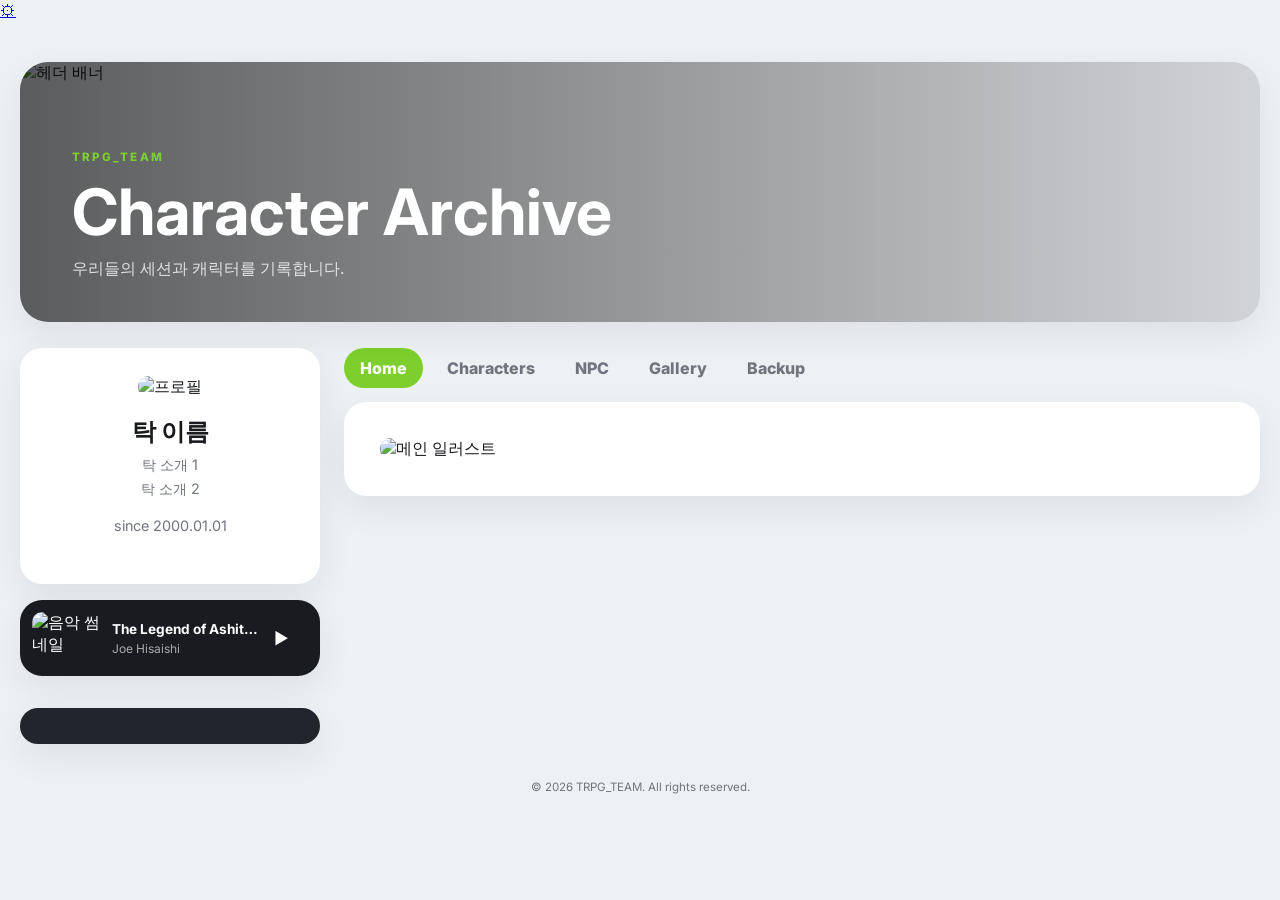
==== commit 99bc0fbe: "Update index.html" ====
--- a/index.html
+++ b/index.html
@@ -11,6 +11,7 @@
   <link rel="stylesheet" href="assets/css/site.css">
 </head>
 <body>
+  <a class="admin-gear" href="admin.html" aria-label="관리자 페이지" title="관리자 페이지">⚙</a>
   <button class="mobile-menu" id="mobileMenu" aria-label="사이드바 열기">☰</button>
   <div class="overlay" id="overlay"></div>
 
@@ -33,7 +34,7 @@
           <p id="profileSub1">탁 소개 1</p>
           <p id="profileSub2">탁 소개 2</p>
           <p class="since" id="profileSince">since 2000.01.01</p>
-          <a id="mainLink" class="accent-button" href="https://ccfolia.com" target="_blank" rel="noopener">CCFOLIA</a>
+          <nav class="profile-links" id="profileLinks" aria-label="프로필 링크"></nav>
         </section>
 
         <section class="music-card">
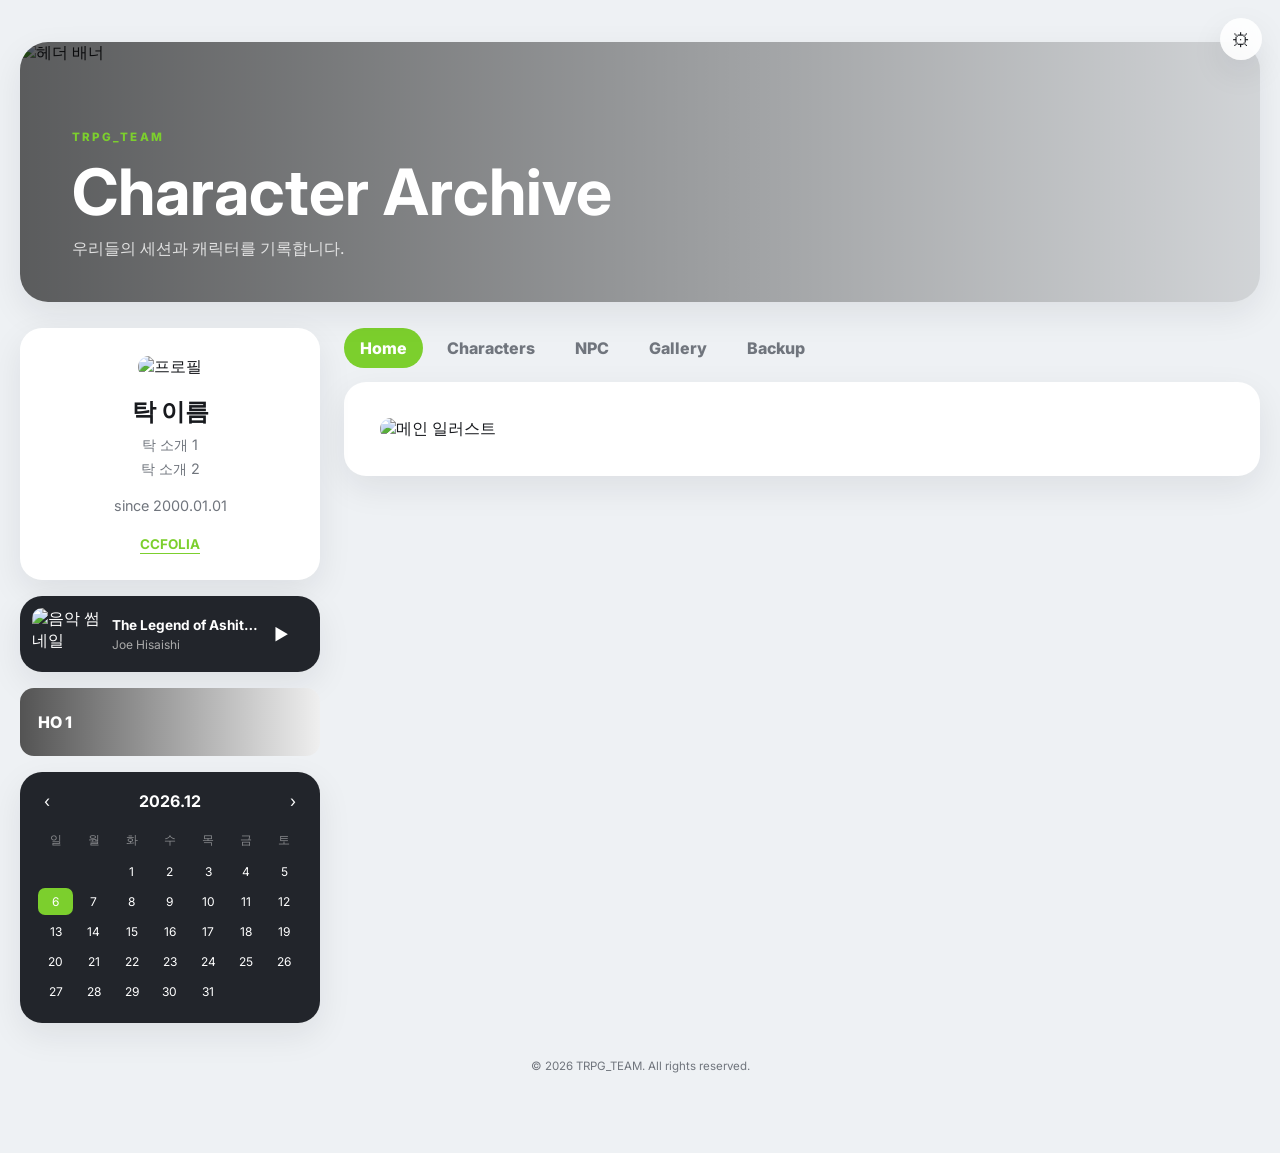
==== commit a978732e: "Add files via upload" ====
--- a/index.html
+++ b/index.html
@@ -11,7 +11,7 @@
   <link rel="stylesheet" href="assets/css/site.css">
 </head>
 <body>
-  <a class="admin-gear" href="admin.html" aria-label="관리자 페이지" title="관리자 페이지">⚙</a>
+  <a class="admin-gear" href="admin/" aria-label="관리자 페이지" title="관리자 페이지">⚙</a>
   <button class="mobile-menu" id="mobileMenu" aria-label="사이드바 열기">☰</button>
   <div class="overlay" id="overlay"></div>
 
--- a/assets/css/site.css
+++ b/assets/css/site.css
@@ -1 +1,3 @@
-:root{--accent:#7ccf2d;--bg:#eef1f4;--card:#fff;--text:#181a1e;--sub:#70757d;--line:#e5e8ec;--radius:22px;--shadow:0 12px 34px rgba(20,26,36,.08)}*{box-sizing:border-box}html{scroll-behavior:smooth}body{margin:0;background:var(--bg);color:var(--text);font-family:Inter,sans-serif}button,a{font:inherit}.page-shell{width:min(1240px,calc(100% - 32px));margin:42px auto 80px}.hero{height:260px;border-radius:28px;overflow:hidden;position:relative;box-shadow:var(--shadow)}.hero img{width:100%;height:100%;object-fit:cover}.hero-shade{position:absolute;inset:0;background:linear-gradient(90deg,rgba(0,0,0,.62),rgba(0,0,0,.12))}.hero-copy{position:absolute;left:52px;bottom:42px;color:white}.eyebrow{font-size:.72rem;letter-spacing:.18em;font-weight:800;color:var(--accent)}.hero h1{margin:8px 0;font-size:clamp(2rem,5vw,4rem)}.hero p{margin:0;color:rgba(255,255,255,.8)}.layout{display:grid;grid-template-columns:300px 1fr;gap:24px;margin-top:26px}.sidebar{display:grid;gap:16px;align-self:start;position:sticky;top:20px}.profile-card,.music-card,.calendar,.panel{background:var(--card);border-radius:var(--radius);box-shadow:var(--shadow)}.profile-card{padding:28px;text-align:center}.profile-image{width:118px;height:118px;border-radius:28px;object-fit:cover}.profile-card h2{margin:18px 0 8px}.profile-card p{margin:5px 0;color:var(--sub);font-size:.9rem}.profile-card .since{margin:18px 0 22px}.accent-button{display:inline-block;text-decoration:none;background:var(--accent);color:#fff;padding:11px 22px;border-radius:12px;font-weight:800}.music-card{display:grid;grid-template-columns:68px 1fr 34px;gap:12px;align-items:center;padding:12px;background:#191b20;color:white}.music-card img{width:68px;height:52px;object-fit:cover;border-radius:10px}.music-card div{display:grid;gap:4px;min-width:0}.music-card strong{font-size:.85rem;white-space:nowrap;overflow:hidden;text-overflow:ellipsis}.music-card span{font-size:.75rem;color:#aaa}.music-card a{color:white;text-decoration:none}.character-shortcuts{display:grid;gap:8px}.character-shortcuts button{height:68px;border:0;border-radius:14px;background-size:cover;background-position:center;position:relative;overflow:hidden;cursor:pointer;color:white;font-weight:800;text-align:left;padding:0 18px}.character-shortcuts button:before{content:"";position:absolute;inset:0;background:linear-gradient(90deg,rgba(0,0,0,.65),transparent)}.character-shortcuts span{position:relative}.calendar{padding:18px;background:#22252b;color:white}.cal-head{display:flex;justify-content:space-between;align-items:center;margin-bottom:14px}.cal-head button{border:0;background:transparent;color:white;cursor:pointer}.cal-grid{display:grid;grid-template-columns:repeat(7,1fr);gap:3px;text-align:center}.cal-grid div{font-size:.75rem;padding:6px 2px;border-radius:7px}.cal-dow{opacity:.45}.cal-event{background:rgba(124,207,45,.2);color:#cfff9f}.cal-today{background:var(--accent)!important;color:#fff!important}.main{min-width:0}.tabs{display:flex;gap:8px;flex-wrap:wrap;margin-bottom:14px}.tab{border:0;background:transparent;padding:10px 16px;border-radius:999px;color:var(--sub);font-weight:800;cursor:pointer}.tab.active{background:var(--accent);color:white}.panel{display:none;padding:36px}.panel.active{display:block}.main-art{width:100%;display:block;border-radius:16px}.section-head h2{margin:6px 0 24px;font-size:1.8rem}.character-list{display:grid;gap:22px}.character-card{border:1px solid var(--line);border-radius:18px;overflow:hidden}.character-banner{height:120px;background-size:cover;background-position:center;position:relative}.character-banner:after{content:"";position:absolute;inset:0;background:linear-gradient(90deg,rgba(0,0,0,.65),transparent)}.character-banner h3{position:absolute;z-index:1;left:24px;bottom:18px;color:white;margin:0;font-size:1.5rem}.character-body{display:grid;grid-template-columns:240px 1fr;gap:30px;padding:28px}.standing{width:100%;max-height:430px;object-fit:contain}.quote{font-family:'Nanum Myeongjo',serif;font-size:1.18rem;text-align:center;margin:10px 0 28px}.info-grid{display:grid;grid-template-columns:repeat(2,1fr);gap:10px}.info-grid div{padding:12px;border-bottom:1px solid var(--line)}.info-grid span{display:block;font-size:.72rem;color:var(--sub);margin-bottom:4px}.stats{display:grid;grid-template-columns:1fr 1fr;gap:22px;margin-top:24px}.stat-bars{display:grid;gap:14px}.stat-row small{display:flex;justify-content:space-between}.bar{height:8px;background:#eee;border-radius:99px;overflow:hidden;margin-top:6px}.bar i{display:block;height:100%;background:var(--char-accent,var(--accent))}.story details{background:#f7f8fa;border-radius:12px;padding:14px;margin-top:10px}.npc-grid{display:grid;grid-template-columns:repeat(auto-fill,minmax(180px,1fr));gap:16px}.npc-card{background:#f7f8fa;border-radius:16px;padding:18px;text-align:center;position:relative}.npc-card img{width:78px;height:78px;border-radius:50%;object-fit:cover;background:#ddd}.badge{position:absolute;right:12px;top:12px;background:#333;color:white;border-radius:999px;padding:4px 8px;font-size:.68rem}.gallery-grid{display:grid;grid-template-columns:repeat(3,1fr);gap:12px}.gallery-grid button{border:0;padding:0;aspect-ratio:1;overflow:hidden;border-radius:14px;cursor:pointer;background:#eee}.gallery-grid img{width:100%;height:100%;object-fit:cover;transition:.2s}.gallery-grid button:hover img{transform:scale(1.05)}.log details{background:#f7f8fa;padding:14px;border-radius:12px;margin-bottom:10px}.log pre{white-space:pre-wrap;word-break:break-word;font-family:Inter,sans-serif;line-height:1.7;color:#444}.lightbox{border:0;border-radius:16px;padding:0;background:transparent;max-width:90vw}.lightbox::backdrop{background:rgba(0,0,0,.82)}.lightbox img{max-width:86vw;max-height:78vh;display:block;border-radius:12px}.lightbox p{color:white;text-align:center}.lightbox button{position:absolute;right:0;top:-40px;background:none;border:0;color:white;font-size:1.3rem}.mobile-menu,.overlay{display:none}footer{text-align:center;color:var(--sub);font-size:.72rem;margin-top:36px}@media(max-width:820px){.page-shell{width:min(100% - 20px,1240px);margin-top:10px}.hero{height:190px}.hero-copy{left:24px;bottom:24px}.layout{grid-template-columns:1fr}.sidebar{position:fixed;left:0;top:0;width:300px;height:100dvh;overflow:auto;padding:16px;background:var(--bg);z-index:20;transform:translateX(-105%);transition:.25s}.sidebar.open{transform:translateX(0)}.mobile-menu{display:block;position:fixed;left:14px;bottom:14px;z-index:30;border:0;background:var(--accent);color:white;width:46px;height:46px;border-radius:14px}.overlay{position:fixed;inset:0;background:rgba(0,0,0,.4);z-index:15}.overlay.active{display:block}.panel{padding:20px}.character-body{grid-template-columns:1fr}.standing{max-height:340px}.stats{grid-template-columns:1fr}.gallery-grid{grid-template-columns:repeat(2,1fr)}}
+:root{--accent:#7ccf2d;--bg:#eef1f4;--card:#fff;--text:#181a1e;--sub:#70757d;--line:#e5e8ec;--dark-card:#22252b;--dark-text:#fff;--hero-shade:#000;--radius:22px;--shadow:0 12px 34px rgba(20,26,36,.08)}*{box-sizing:border-box}html{scroll-behavior:smooth}body{margin:0;background:var(--bg);color:var(--text);font-family:Inter,sans-serif}button,a{font:inherit}.page-shell{width:min(1240px,calc(100% - 32px));margin:42px auto 80px}.hero{height:260px;border-radius:28px;overflow:hidden;position:relative;box-shadow:var(--shadow)}.hero img{width:100%;height:100%;object-fit:cover}.hero-shade{position:absolute;inset:0;background:linear-gradient(90deg,color-mix(in srgb,var(--hero-shade) 62%,transparent),color-mix(in srgb,var(--hero-shade) 12%,transparent))}.hero-copy{position:absolute;left:52px;bottom:42px;color:white}.eyebrow{font-size:.72rem;letter-spacing:.18em;font-weight:800;color:var(--accent)}.hero h1{margin:8px 0;font-size:clamp(2rem,5vw,4rem)}.hero p{margin:0;color:rgba(255,255,255,.8)}.layout{display:grid;grid-template-columns:300px 1fr;gap:24px;margin-top:26px}.sidebar{display:grid;gap:16px;align-self:start;position:sticky;top:20px}.profile-card,.music-card,.calendar,.panel{background:var(--card);border-radius:var(--radius);box-shadow:var(--shadow)}.profile-card{padding:28px;text-align:center}.profile-image{width:118px;height:118px;border-radius:28px;object-fit:cover}.profile-card h2{margin:18px 0 8px}.profile-card p{margin:5px 0;color:var(--sub);font-size:.9rem}.profile-card .since{margin:18px 0 22px}.accent-button{display:inline-block;text-decoration:none;background:var(--accent);color:#fff;padding:11px 22px;border-radius:12px;font-weight:800}.music-card{display:grid;grid-template-columns:68px 1fr 34px;gap:12px;align-items:center;padding:12px;background:var(--dark-card);color:var(--dark-text)}.music-card img{width:68px;height:52px;object-fit:cover;border-radius:10px}.music-card div{display:grid;gap:4px;min-width:0}.music-card strong{font-size:.85rem;white-space:nowrap;overflow:hidden;text-overflow:ellipsis}.music-card span{font-size:.75rem;color:#aaa}.music-card a{color:white;text-decoration:none}.character-shortcuts{display:grid;gap:8px}.character-shortcuts button{height:68px;border:0;border-radius:14px;background-size:cover;background-position:center;position:relative;overflow:hidden;cursor:pointer;color:white;font-weight:800;text-align:left;padding:0 18px}.character-shortcuts button:before{content:"";position:absolute;inset:0;background:linear-gradient(90deg,rgba(0,0,0,.65),transparent)}.character-shortcuts span{position:relative}.calendar{padding:18px;background:var(--dark-card);color:var(--dark-text)}.cal-head{display:flex;justify-content:space-between;align-items:center;margin-bottom:14px}.cal-head button{border:0;background:transparent;color:white;cursor:pointer}.cal-grid{display:grid;grid-template-columns:repeat(7,1fr);gap:3px;text-align:center}.cal-grid div{font-size:.75rem;padding:6px 2px;border-radius:7px}.cal-dow{opacity:.45}.cal-event{background:rgba(124,207,45,.2);color:#cfff9f}.cal-today{background:var(--accent)!important;color:#fff!important}.main{min-width:0}.tabs{display:flex;gap:8px;flex-wrap:wrap;margin-bottom:14px}.tab{border:0;background:transparent;padding:10px 16px;border-radius:999px;color:var(--sub);font-weight:800;cursor:pointer}.tab.active{background:var(--accent);color:white}.panel{display:none;padding:36px}.panel.active{display:block}.main-art{width:100%;display:block;border-radius:16px}.section-head h2{margin:6px 0 24px;font-size:1.8rem}.character-list{display:grid;gap:22px}.character-card{border:1px solid var(--line);border-radius:18px;overflow:hidden}.character-banner{height:120px;background-size:cover;background-position:center;position:relative}.character-banner:after{content:"";position:absolute;inset:0;background:linear-gradient(90deg,rgba(0,0,0,.65),transparent)}.character-banner h3{position:absolute;z-index:1;left:24px;bottom:18px;color:white;margin:0;font-size:1.5rem}.character-body{display:grid;grid-template-columns:240px 1fr;gap:30px;padding:28px}.standing{width:100%;max-height:430px;object-fit:contain}.quote{font-family:'Nanum Myeongjo',serif;font-size:1.18rem;text-align:center;margin:10px 0 28px}.info-grid{display:grid;grid-template-columns:repeat(2,1fr);gap:10px}.info-grid div{padding:12px;border-bottom:1px solid var(--line)}.info-grid span{display:block;font-size:.72rem;color:var(--sub);margin-bottom:4px}.stats{display:grid;grid-template-columns:1fr 1fr;gap:22px;margin-top:24px}.stat-bars{display:grid;gap:14px}.stat-row small{display:flex;justify-content:space-between}.bar{height:8px;background:#eee;border-radius:99px;overflow:hidden;margin-top:6px}.bar i{display:block;height:100%;background:var(--char-accent,var(--accent))}.story details{background:#f7f8fa;border-radius:12px;padding:14px;margin-top:10px}.npc-grid{display:grid;grid-template-columns:repeat(auto-fill,minmax(180px,1fr));gap:16px}.npc-card{background:#f7f8fa;border-radius:16px;padding:18px;text-align:center;position:relative}.npc-card img{width:78px;height:78px;border-radius:50%;object-fit:cover;background:#ddd}.badge{position:absolute;right:12px;top:12px;background:#333;color:white;border-radius:999px;padding:4px 8px;font-size:.68rem}.gallery-grid{display:grid;grid-template-columns:repeat(3,1fr);gap:12px}.gallery-grid button{border:0;padding:0;aspect-ratio:1;overflow:hidden;border-radius:14px;cursor:pointer;background:#eee}.gallery-grid img{width:100%;height:100%;object-fit:cover;transition:.2s}.gallery-grid button:hover img{transform:scale(1.05)}.log details{background:#f7f8fa;padding:14px;border-radius:12px;margin-bottom:10px}.log pre{white-space:pre-wrap;word-break:break-word;font-family:Inter,sans-serif;line-height:1.7;color:#444}.lightbox{border:0;border-radius:16px;padding:0;background:transparent;max-width:90vw}.lightbox::backdrop{background:rgba(0,0,0,.82)}.lightbox img{max-width:86vw;max-height:78vh;display:block;border-radius:12px}.lightbox p{color:white;text-align:center}.lightbox button{position:absolute;right:0;top:-40px;background:none;border:0;color:white;font-size:1.3rem}.mobile-menu,.overlay{display:none}footer{text-align:center;color:var(--sub);font-size:.72rem;margin-top:36px}@media(max-width:820px){.page-shell{width:min(100% - 20px,1240px);margin-top:10px}.hero{height:190px}.hero-copy{left:24px;bottom:24px}.layout{grid-template-columns:1fr}.sidebar{position:fixed;left:0;top:0;width:300px;height:100dvh;overflow:auto;padding:16px;background:var(--bg);z-index:20;transform:translateX(-105%);transition:.25s}.sidebar.open{transform:translateX(0)}.mobile-menu{display:block;position:fixed;left:14px;bottom:14px;z-index:30;border:0;background:var(--accent);color:white;width:46px;height:46px;border-radius:14px}.overlay{position:fixed;inset:0;background:rgba(0,0,0,.4);z-index:15}.overlay.active{display:block}.panel{padding:20px}.character-body{grid-template-columns:1fr}.standing{max-height:340px}.stats{grid-template-columns:1fr}.gallery-grid{grid-template-columns:repeat(2,1fr)}}
+
+.admin-gear{position:fixed;top:18px;right:18px;z-index:50;width:42px;height:42px;display:grid;place-items:center;border-radius:50%;background:color-mix(in srgb,var(--card) 88%,transparent);color:var(--text);text-decoration:none;box-shadow:var(--shadow);backdrop-filter:blur(10px);font-size:1.15rem;transition:transform .2s,background .2s}.admin-gear:hover{transform:rotate(35deg);background:var(--card)}.profile-links{display:flex;flex-wrap:wrap;justify-content:center;gap:6px 10px;margin-top:18px}.profile-links a{color:var(--accent);font-size:.84rem;font-weight:700;text-underline-offset:4px}.profile-links a+a:before{content:'·';color:var(--sub);margin-right:10px;text-decoration:none;display:inline-block}@media(max-width:820px){.admin-gear{top:12px;right:12px;width:38px;height:38px}}
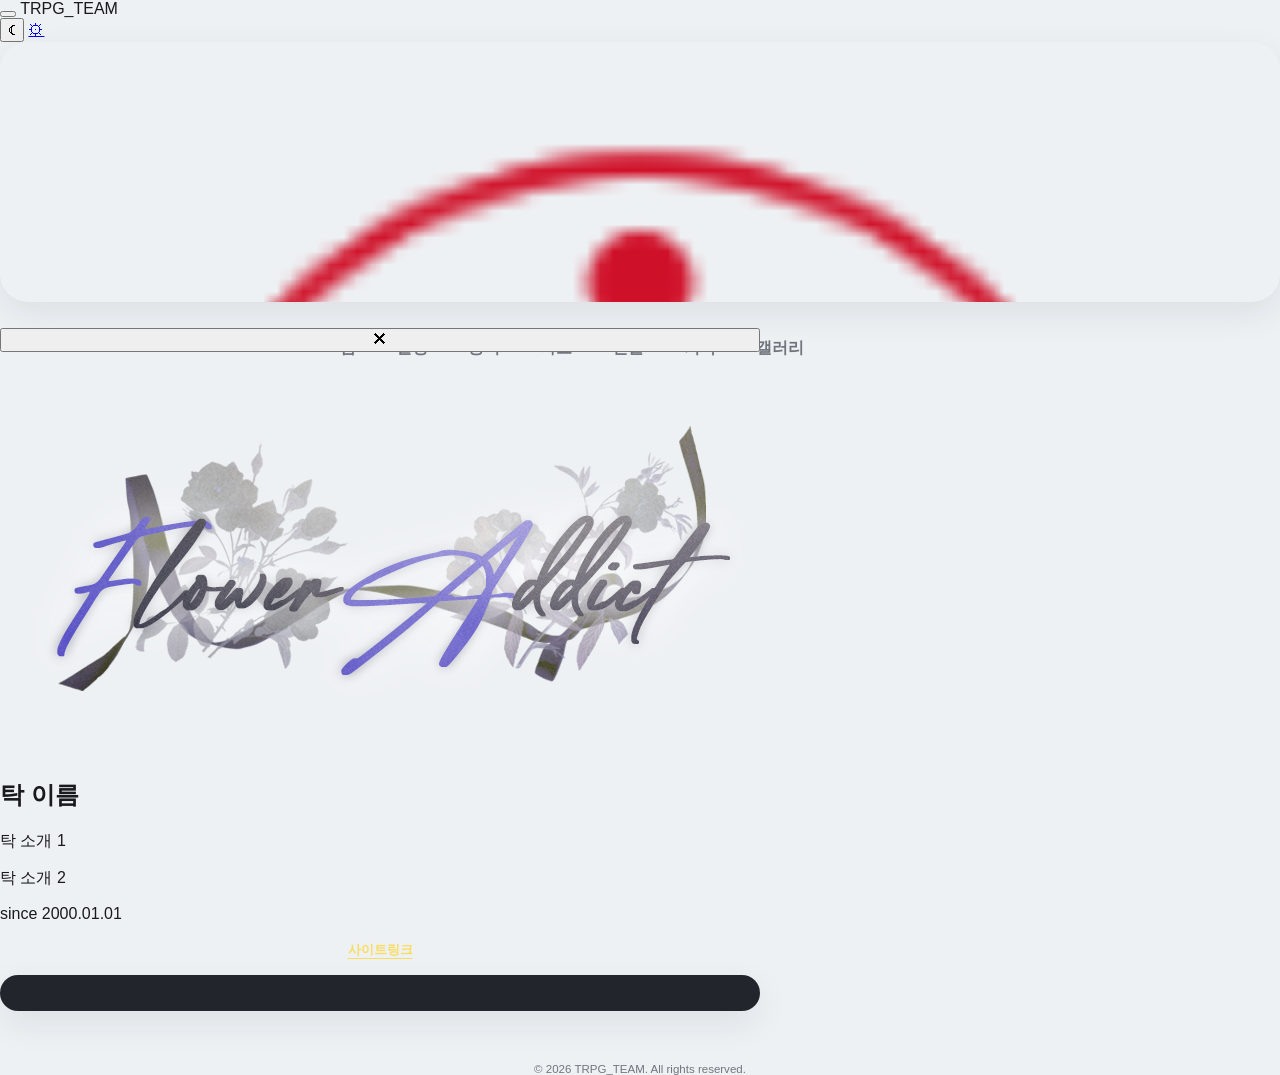
==== commit 4963e0d9: "Update index.html" ====
--- a/index.html
+++ b/index.html
@@ -1,99 +1,210 @@
 <!DOCTYPE html>
-<html lang="ko">
+<html lang="ko" data-theme="light">
 <head>
-  <meta charset="UTF-8">
-  <meta name="viewport" content="width=device-width, initial-scale=1.0">
-  <meta name="description" content="TRPG_TEAM 캐릭터 아카이브">
-  <title>TRPG_TEAM</title>
-  <link rel="preconnect" href="https://fonts.googleapis.com">
-  <link rel="preconnect" href="https://fonts.gstatic.com" crossorigin>
-  <link href="https://fonts.googleapis.com/css2?family=Inter:wght@400;600;700;800&family=Nanum+Myeongjo:wght@400;700&display=swap" rel="stylesheet">
-  <link rel="stylesheet" href="assets/css/site.css">
+<meta charset="UTF-8">
+<meta name="viewport" content="width=device-width, initial-scale=1.0">
+<meta name="description" content="TRPG 세션 진행 안내 포털">
+<meta name="color-scheme" content="light dark">
+<title>TRPG_TEAM</title>
+
+<link rel="preconnect" href="https://fonts.googleapis.com">
+<link rel="preconnect" href="https://fonts.gstatic.com" crossorigin>
+<link rel="preconnect" href="https://cdn.jsdelivr.net" crossorigin>
+<link rel="stylesheet" href="https://cdn.jsdelivr.net/gh/orioncactus/pretendard@v1.3.9/dist/web/variable/pretendardvariable-dynamic-subset.min.css">
+<link href="https://fonts.googleapis.com/css2?family=Gowun+Batang:wght@400;700&family=IBM+Plex+Mono:wght@400;500;600&display=swap" rel="stylesheet">
+<link rel="stylesheet" href="assets/css/site.css">
 </head>
+
 <body>
-  <a class="admin-gear" href="admin/" aria-label="관리자 페이지" title="관리자 페이지">⚙</a>
-  <button class="mobile-menu" id="mobileMenu" aria-label="사이드바 열기">☰</button>
-  <div class="overlay" id="overlay"></div>
-
-  <div class="page-shell">
-    <header class="hero">
-      <img id="heroImage" src="assets/images/office.jpg" alt="헤더 배너">
-      <div class="hero-shade"></div>
-      <div class="hero-copy">
-        <span class="eyebrow" id="teamName">TRPG_TEAM</span>
-        <h1 id="siteTitle">Character Archive</h1>
-        <p id="siteDescription">우리들의 세션과 캐릭터를 기록합니다.</p>
-      </div>
-    </header>
-
-    <div class="layout">
-      <aside class="sidebar" id="sidebar">
-        <section class="profile-card">
-          <img id="profileImage" class="profile-image" src="assets/images/icon.jpg" alt="프로필">
-          <h2 id="profileName">탁 이름</h2>
-          <p id="profileSub1">탁 소개 1</p>
-          <p id="profileSub2">탁 소개 2</p>
-          <p class="since" id="profileSince">since 2000.01.01</p>
-          <nav class="profile-links" id="profileLinks" aria-label="프로필 링크"></nav>
-        </section>
-
-        <section class="music-card">
-          <img id="musicThumb" src="https://img.youtube.com/vi/YKQ9v_cz9Y4/mqdefault.jpg" alt="음악 썸네일">
-          <div>
-            <strong id="musicTitle">The Legend of Ashitaka</strong>
-            <span id="musicArtist">Joe Hisaishi</span>
+
+<!-- ── 상단 바 ─────────────────────────────────────────── -->
+<header class="topbar">
+  <button class="icon-btn nav-toggle" id="navToggle" aria-label="메뉴 열기" aria-expanded="false" aria-controls="sidebar">
+    <span class="bars" aria-hidden="true"></span>
+  </button>
+  <span class="topbar-name" id="topTeam">TRPG_TEAM</span>
+  <div class="topbar-actions">
+    <button class="icon-btn" id="themeToggle" aria-label="어두운 화면으로 전환" title="화면 밝기 전환">
+      <span id="themeIcon" aria-hidden="true">☾</span>
+    </button>
+    <a class="icon-btn" href="admin/" title="관리자 페이지" aria-label="관리자 페이지">⚙</a>
+  </div>
+</header>
+
+<div class="scrim" id="scrim" hidden></div>
+
+<div class="shell">
+
+  <!-- ── 히어로 ──────────────────────────────────────── -->
+  <header class="hero">
+    <div class="hero-media">
+      <img id="heroImage" src="assets/images/office.jpg" alt="">
+    </div>
+    <div class="hero-body">
+      <p class="eyebrow" id="teamName">TRPG_TEAM</p>
+      <h1 id="siteTitle">세션 진행 안내</h1>
+      <p class="hero-desc" id="siteDescription">일정과 자료를 한곳에서 확인합니다.</p>
+    </div>
+    <!-- 시그니처: 다음 세션 한 줄 -->
+    <button class="next-line" id="nextLine" type="button">
+      <span class="next-label">NEXT</span>
+      <span class="next-body" id="nextLineBody">불러오는 중</span>
+    </button>
+  </header>
+
+  <div class="layout">
+
+    <!-- ── 사이드바 ──────────────────────────────────── -->
+    <aside class="sidebar" id="sidebar" aria-label="사이트 정보">
+      <button class="sidebar-close icon-btn" id="sidebarClose" aria-label="메뉴 닫기">✕</button>
+
+      <section class="card profile">
+        <img id="profileImage" class="profile-img" src="assets/images/icon.jpg" alt="">
+        <h2 id="profileName">탁 이름</h2>
+        <p class="profile-sub" id="profileSub1"></p>
+        <p class="profile-sub" id="profileSub2"></p>
+        <p class="profile-since mono" id="profileSince"></p>
+        <nav class="profile-links" id="profileLinks" aria-label="주요 링크"></nav>
+      </section>
+
+      <section class="card calendar" id="calendar" aria-label="일정 달력"></section>
+
+      <section class="cast-rail" id="castRail" aria-label="인물 바로가기"></section>
+
+      <section class="card music" id="musicCard" hidden>
+        <img id="musicThumb" src="" alt="">
+        <div class="music-meta">
+          <strong id="musicTitle"></strong>
+          <span id="musicArtist"></span>
+        </div>
+        <a id="musicLink" href="#" target="_blank" rel="noopener" aria-label="음악 열기">▶</a>
+      </section>
+    </aside>
+
+    <!-- ── 본문 ─────────────────────────────────────── -->
+    <main class="main">
+
+      <nav class="tabs" id="tabs" role="tablist" aria-label="섹션">
+        <button class="tab" role="tab" id="tab-home"      aria-controls="home"      data-tab="home">홈</button>
+        <button class="tab" role="tab" id="tab-schedule"  aria-controls="schedule"  data-tab="schedule">일정</button>
+        <button class="tab" role="tab" id="tab-notices"   aria-controls="notices"   data-tab="notices">공지</button>
+        <button class="tab" role="tab" id="tab-resources" aria-controls="resources" data-tab="resources">자료</button>
+        <button class="tab" role="tab" id="tab-cast"      aria-controls="cast"      data-tab="cast">인물</button>
+        <button class="tab" role="tab" id="tab-records"   aria-controls="records"   data-tab="records">기록</button>
+        <button class="tab" role="tab" id="tab-gallery"   aria-controls="gallery"   data-tab="gallery">갤러리</button>
+      </nav>
+
+      <!-- 홈 -->
+      <section class="panel card" id="home" role="tabpanel" aria-labelledby="tab-home" tabindex="-1">
+        <img id="mainImage" class="main-art" src="assets/images/main.png" alt="">
+        <div class="dash">
+          <section>
+            <p class="eyebrow">다음 일정</p>
+            <div id="dashSchedule" class="dash-body"><p class="loading">불러오는 중</p></div>
+          </section>
+          <section>
+            <p class="eyebrow">최근 공지</p>
+            <div id="dashNotices" class="dash-body"><p class="loading">불러오는 중</p></div>
+          </section>
+          <section>
+            <p class="eyebrow">새 자료</p>
+            <div id="dashResources" class="dash-body"><p class="loading">불러오는 중</p></div>
+          </section>
+        </div>
+      </section>
+
+      <!-- 일정 -->
+      <section class="panel card" id="schedule" role="tabpanel" aria-labelledby="tab-schedule" tabindex="-1" hidden>
+        <div class="head">
+          <p class="eyebrow">SESSION SCHEDULE</p>
+          <h2>진행 일정</h2>
+        </div>
+        <h3 class="subhead">예정</h3>
+        <div id="scheduleUpcoming" class="timeline"><p class="loading">불러오는 중</p></div>
+        <h3 class="subhead">지난 일정</h3>
+        <div id="schedulePast" class="timeline is-past"></div>
+      </section>
+
+      <!-- 공지 -->
+      <section class="panel card" id="notices" role="tabpanel" aria-labelledby="tab-notices" tabindex="-1" hidden>
+        <div class="head">
+          <p class="eyebrow">NOTICE</p>
+          <h2>공지사항</h2>
+        </div>
+        <div id="noticeList" class="stack"><p class="loading">불러오는 중</p></div>
+      </section>
+
+      <!-- 자료 (시트 + 핸드아웃 통합) -->
+      <section class="panel card" id="resources" role="tabpanel" aria-labelledby="tab-resources" tabindex="-1" hidden>
+        <div class="head">
+          <p class="eyebrow">SHEETS &amp; HANDOUTS</p>
+          <h2>자료</h2>
+        </div>
+        <div class="toolbar">
+          <div class="segmented" id="resourceSeg" role="group" aria-label="자료 종류">
+            <button class="seg is-on" data-kind="all">전체</button>
+            <button class="seg" data-kind="sheet">시트</button>
+            <button class="seg" data-kind="handout">핸드아웃</button>
           </div>
-          <a id="musicLink" href="https://youtu.be/YKQ9v_cz9Y4" target="_blank" rel="noopener" aria-label="음악 열기">▶</a>
-        </section>
-
-        <section class="character-shortcuts" id="characterShortcuts"></section>
-        <section class="calendar" id="calendar"></section>
-      </aside>
-
-      <main class="main">
-        <nav class="tabs" id="tabs">
-          <button class="tab active" data-tab="home">Home</button>
-          <button class="tab" data-tab="characters">Characters</button>
-          <button class="tab" data-tab="npc">NPC</button>
-          <button class="tab" data-tab="gallery">Gallery</button>
-          <button class="tab" data-tab="backup">Backup</button>
-        </nav>
-
-        <section class="panel active" id="home">
-          <img id="mainImage" class="main-art" src="assets/images/main.png" alt="메인 일러스트">
-        </section>
-
-        <section class="panel" id="characters">
-          <div class="section-head"><div><span class="eyebrow">CHARACTERS</span><h2>캐릭터</h2></div></div>
-          <div id="characterList" class="character-list"></div>
-        </section>
-
-        <section class="panel" id="npc">
-          <div class="section-head"><div><span class="eyebrow">RELATIONS</span><h2>NPC</h2></div></div>
-          <div id="npcGrid" class="npc-grid"></div>
-        </section>
-
-        <section class="panel" id="gallery">
-          <div class="section-head"><div><span class="eyebrow">MEMORIES</span><h2>Gallery</h2></div></div>
-          <div id="galleryGrid" class="gallery-grid"></div>
-        </section>
-
-        <section class="panel" id="backup">
-          <div class="section-head"><div><span class="eyebrow">SESSION LOG</span><h2>Backup</h2></div></div>
-          <div id="backupList"></div>
-        </section>
-      </main>
-    </div>
-
-    <footer id="footerText">© 2026 TRPG_TEAM. All rights reserved.</footer>
+          <label class="search">
+            <span class="sr-only">자료 검색</span>
+            <input type="search" id="resourceSearch" placeholder="제목·설명으로 찾기" autocomplete="off">
+          </label>
+        </div>
+        <div id="resourceGrid" class="grid"><p class="loading">불러오는 중</p></div>
+      </section>
+
+      <!-- 인물 -->
+      <section class="panel card" id="cast" role="tabpanel" aria-labelledby="tab-cast" tabindex="-1" hidden>
+        <div class="head">
+          <p class="eyebrow">CAST</p>
+          <h2>등장인물</h2>
+        </div>
+        <h3 class="subhead">플레이어 캐릭터</h3>
+        <div id="characterList" class="stack lg"><p class="loading">불러오는 중</p></div>
+        <h3 class="subhead">관계 인물</h3>
+        <div id="npcGrid" class="npc-grid"></div>
+      </section>
+
+      <!-- 기록 -->
+      <section class="panel card" id="records" role="tabpanel" aria-labelledby="tab-records" tabindex="-1" hidden>
+        <div class="head">
+          <p class="eyebrow">SESSION ARCHIVE</p>
+          <h2>세션 기록</h2>
+        </div>
+        <div class="toolbar">
+          <label class="search">
+            <span class="sr-only">기록 검색</span>
+            <input type="search" id="recordSearch" placeholder="회차·제목·요약으로 찾기" autocomplete="off">
+          </label>
+        </div>
+        <div id="recordList" class="stack"><p class="loading">불러오는 중</p></div>
+      </section>
+
+      <!-- 갤러리 -->
+      <section class="panel card" id="gallery" role="tabpanel" aria-labelledby="tab-gallery" tabindex="-1" hidden>
+        <div class="head">
+          <p class="eyebrow">GALLERY</p>
+          <h2>갤러리</h2>
+        </div>
+        <div id="galleryGrid" class="gallery-grid"><p class="loading">불러오는 중</p></div>
+      </section>
+
+    </main>
   </div>
 
-  <dialog id="lightbox" class="lightbox">
-    <button id="lightboxClose" aria-label="닫기">✕</button>
-    <img id="lightboxImage" alt="갤러리 이미지">
-    <p id="lightboxCredit"></p>
-  </dialog>
-
-  <script src="assets/js/site.js" defer></script>
+  <footer class="site-footer" id="footerText">© 2026 TRPG_TEAM.</footer>
+</div>
+
+<!-- ── 라이트박스 ────────────────────────────────────── -->
+<dialog id="lightbox" class="lightbox" aria-label="이미지 보기">
+  <button class="lb-btn lb-close" id="lbClose" aria-label="닫기">✕</button>
+  <button class="lb-btn lb-prev"  id="lbPrev"  aria-label="이전 이미지">‹</button>
+  <img id="lbImage" alt="">
+  <button class="lb-btn lb-next"  id="lbNext"  aria-label="다음 이미지">›</button>
+  <p class="lb-caption"><span id="lbCredit"></span><span class="lb-count mono" id="lbCount"></span></p>
+</dialog>
+
+<script src="assets/js/site.js" defer></script>
 </body>
 </html>
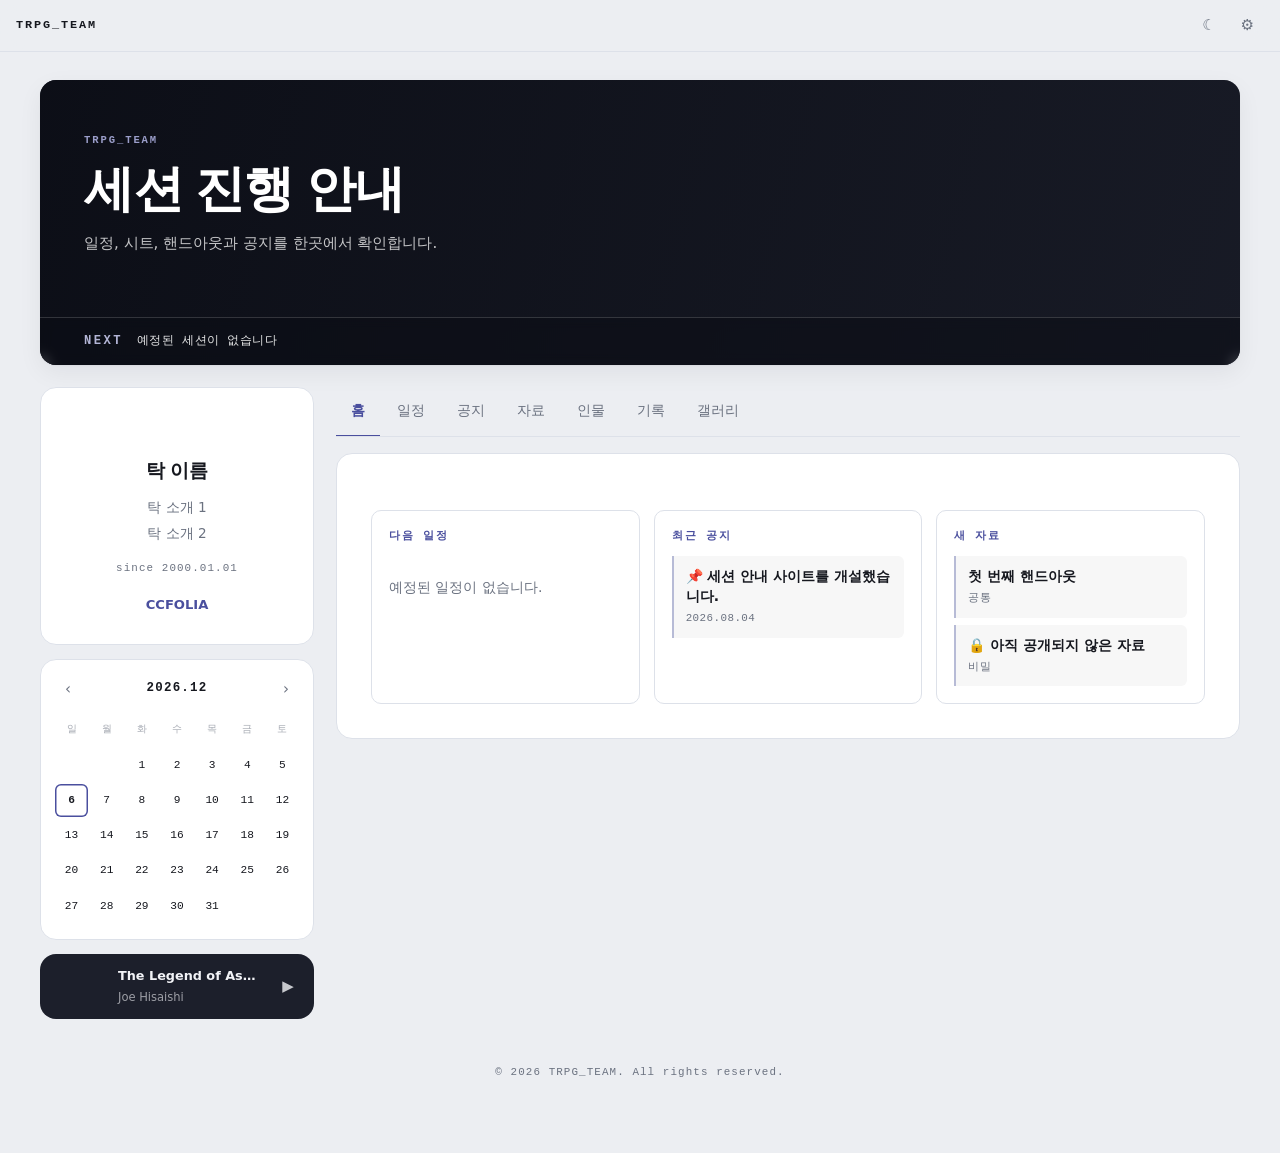
==== commit 1e4244e7: "Update index.html" ====
--- a/index.html
+++ b/index.html
@@ -206,5 +206,20 @@
 </dialog>
 
 <script src="assets/js/site.js" defer></script>
+
+<!-- 초대·비밀번호 재설정 메일의 링크는 사이트 첫 화면으로 들어옵니다.
+     이 조각이 없으면 링크를 눌러도 아무 일이 일어나지 않습니다. -->
+<script src="https://identity.netlify.com/v1/netlify-identity-widget.js"></script>
+<script>
+  if (window.netlifyIdentity) {
+    window.netlifyIdentity.on('init', function (user) {
+      if (!user) {
+        window.netlifyIdentity.on('login', function () {
+          document.location.href = 'admin/';
+        });
+      }
+    });
+  }
+</script>
 </body>
 </html>
--- a/assets/css/site.css
+++ b/assets/css/site.css
@@ -1,3 +1,769 @@
-:root{--accent:#7ccf2d;--bg:#eef1f4;--card:#fff;--text:#181a1e;--sub:#70757d;--line:#e5e8ec;--dark-card:#22252b;--dark-text:#fff;--hero-shade:#000;--radius:22px;--shadow:0 12px 34px rgba(20,26,36,.08)}*{box-sizing:border-box}html{scroll-behavior:smooth}body{margin:0;background:var(--bg);color:var(--text);font-family:Inter,sans-serif}button,a{font:inherit}.page-shell{width:min(1240px,calc(100% - 32px));margin:42px auto 80px}.hero{height:260px;border-radius:28px;overflow:hidden;position:relative;box-shadow:var(--shadow)}.hero img{width:100%;height:100%;object-fit:cover}.hero-shade{position:absolute;inset:0;background:linear-gradient(90deg,color-mix(in srgb,var(--hero-shade) 62%,transparent),color-mix(in srgb,var(--hero-shade) 12%,transparent))}.hero-copy{position:absolute;left:52px;bottom:42px;color:white}.eyebrow{font-size:.72rem;letter-spacing:.18em;font-weight:800;color:var(--accent)}.hero h1{margin:8px 0;font-size:clamp(2rem,5vw,4rem)}.hero p{margin:0;color:rgba(255,255,255,.8)}.layout{display:grid;grid-template-columns:300px 1fr;gap:24px;margin-top:26px}.sidebar{display:grid;gap:16px;align-self:start;position:sticky;top:20px}.profile-card,.music-card,.calendar,.panel{background:var(--card);border-radius:var(--radius);box-shadow:var(--shadow)}.profile-card{padding:28px;text-align:center}.profile-image{width:118px;height:118px;border-radius:28px;object-fit:cover}.profile-card h2{margin:18px 0 8px}.profile-card p{margin:5px 0;color:var(--sub);font-size:.9rem}.profile-card .since{margin:18px 0 22px}.accent-button{display:inline-block;text-decoration:none;background:var(--accent);color:#fff;padding:11px 22px;border-radius:12px;font-weight:800}.music-card{display:grid;grid-template-columns:68px 1fr 34px;gap:12px;align-items:center;padding:12px;background:var(--dark-card);color:var(--dark-text)}.music-card img{width:68px;height:52px;object-fit:cover;border-radius:10px}.music-card div{display:grid;gap:4px;min-width:0}.music-card strong{font-size:.85rem;white-space:nowrap;overflow:hidden;text-overflow:ellipsis}.music-card span{font-size:.75rem;color:#aaa}.music-card a{color:white;text-decoration:none}.character-shortcuts{display:grid;gap:8px}.character-shortcuts button{height:68px;border:0;border-radius:14px;background-size:cover;background-position:center;position:relative;overflow:hidden;cursor:pointer;color:white;font-weight:800;text-align:left;padding:0 18px}.character-shortcuts button:before{content:"";position:absolute;inset:0;background:linear-gradient(90deg,rgba(0,0,0,.65),transparent)}.character-shortcuts span{position:relative}.calendar{padding:18px;background:var(--dark-card);color:var(--dark-text)}.cal-head{display:flex;justify-content:space-between;align-items:center;margin-bottom:14px}.cal-head button{border:0;background:transparent;color:white;cursor:pointer}.cal-grid{display:grid;grid-template-columns:repeat(7,1fr);gap:3px;text-align:center}.cal-grid div{font-size:.75rem;padding:6px 2px;border-radius:7px}.cal-dow{opacity:.45}.cal-event{background:rgba(124,207,45,.2);color:#cfff9f}.cal-today{background:var(--accent)!important;color:#fff!important}.main{min-width:0}.tabs{display:flex;gap:8px;flex-wrap:wrap;margin-bottom:14px}.tab{border:0;background:transparent;padding:10px 16px;border-radius:999px;color:var(--sub);font-weight:800;cursor:pointer}.tab.active{background:var(--accent);color:white}.panel{display:none;padding:36px}.panel.active{display:block}.main-art{width:100%;display:block;border-radius:16px}.section-head h2{margin:6px 0 24px;font-size:1.8rem}.character-list{display:grid;gap:22px}.character-card{border:1px solid var(--line);border-radius:18px;overflow:hidden}.character-banner{height:120px;background-size:cover;background-position:center;position:relative}.character-banner:after{content:"";position:absolute;inset:0;background:linear-gradient(90deg,rgba(0,0,0,.65),transparent)}.character-banner h3{position:absolute;z-index:1;left:24px;bottom:18px;color:white;margin:0;font-size:1.5rem}.character-body{display:grid;grid-template-columns:240px 1fr;gap:30px;padding:28px}.standing{width:100%;max-height:430px;object-fit:contain}.quote{font-family:'Nanum Myeongjo',serif;font-size:1.18rem;text-align:center;margin:10px 0 28px}.info-grid{display:grid;grid-template-columns:repeat(2,1fr);gap:10px}.info-grid div{padding:12px;border-bottom:1px solid var(--line)}.info-grid span{display:block;font-size:.72rem;color:var(--sub);margin-bottom:4px}.stats{display:grid;grid-template-columns:1fr 1fr;gap:22px;margin-top:24px}.stat-bars{display:grid;gap:14px}.stat-row small{display:flex;justify-content:space-between}.bar{height:8px;background:#eee;border-radius:99px;overflow:hidden;margin-top:6px}.bar i{display:block;height:100%;background:var(--char-accent,var(--accent))}.story details{background:#f7f8fa;border-radius:12px;padding:14px;margin-top:10px}.npc-grid{display:grid;grid-template-columns:repeat(auto-fill,minmax(180px,1fr));gap:16px}.npc-card{background:#f7f8fa;border-radius:16px;padding:18px;text-align:center;position:relative}.npc-card img{width:78px;height:78px;border-radius:50%;object-fit:cover;background:#ddd}.badge{position:absolute;right:12px;top:12px;background:#333;color:white;border-radius:999px;padding:4px 8px;font-size:.68rem}.gallery-grid{display:grid;grid-template-columns:repeat(3,1fr);gap:12px}.gallery-grid button{border:0;padding:0;aspect-ratio:1;overflow:hidden;border-radius:14px;cursor:pointer;background:#eee}.gallery-grid img{width:100%;height:100%;object-fit:cover;transition:.2s}.gallery-grid button:hover img{transform:scale(1.05)}.log details{background:#f7f8fa;padding:14px;border-radius:12px;margin-bottom:10px}.log pre{white-space:pre-wrap;word-break:break-word;font-family:Inter,sans-serif;line-height:1.7;color:#444}.lightbox{border:0;border-radius:16px;padding:0;background:transparent;max-width:90vw}.lightbox::backdrop{background:rgba(0,0,0,.82)}.lightbox img{max-width:86vw;max-height:78vh;display:block;border-radius:12px}.lightbox p{color:white;text-align:center}.lightbox button{position:absolute;right:0;top:-40px;background:none;border:0;color:white;font-size:1.3rem}.mobile-menu,.overlay{display:none}footer{text-align:center;color:var(--sub);font-size:.72rem;margin-top:36px}@media(max-width:820px){.page-shell{width:min(100% - 20px,1240px);margin-top:10px}.hero{height:190px}.hero-copy{left:24px;bottom:24px}.layout{grid-template-columns:1fr}.sidebar{position:fixed;left:0;top:0;width:300px;height:100dvh;overflow:auto;padding:16px;background:var(--bg);z-index:20;transform:translateX(-105%);transition:.25s}.sidebar.open{transform:translateX(0)}.mobile-menu{display:block;position:fixed;left:14px;bottom:14px;z-index:30;border:0;background:var(--accent);color:white;width:46px;height:46px;border-radius:14px}.overlay{position:fixed;inset:0;background:rgba(0,0,0,.4);z-index:15}.overlay.active{display:block}.panel{padding:20px}.character-body{grid-template-columns:1fr}.standing{max-height:340px}.stats{grid-template-columns:1fr}.gallery-grid{grid-template-columns:repeat(2,1fr)}}
-
-.admin-gear{position:fixed;top:18px;right:18px;z-index:50;width:42px;height:42px;display:grid;place-items:center;border-radius:50%;background:color-mix(in srgb,var(--card) 88%,transparent);color:var(--text);text-decoration:none;box-shadow:var(--shadow);backdrop-filter:blur(10px);font-size:1.15rem;transition:transform .2s,background .2s}.admin-gear:hover{transform:rotate(35deg);background:var(--card)}.profile-links{display:flex;flex-wrap:wrap;justify-content:center;gap:6px 10px;margin-top:18px}.profile-links a{color:var(--accent);font-size:.84rem;font-weight:700;text-underline-offset:4px}.profile-links a+a:before{content:'·';color:var(--sub);margin-right:10px;text-decoration:none;display:inline-block}@media(max-width:820px){.admin-gear{top:12px;right:12px;width:38px;height:38px}}
+/* ═══════════════════════════════════════════════════════
+   TRPG_TEAM · 세션 진행 포털
+   색상 값은 관리자 > 사이트 설정에서 덮어씁니다.
+   ═══════════════════════════════════════════════════════ */
+
+:root{
+  /* 색 — 관리자에서 덮어쓰는 값 */
+  --accent:#4a4f9e;
+  --paper:#eceef2;
+  --card:#ffffff;
+  --text:#16181f;
+  --sub:#6b7280;
+  --line:#dde1e9;
+  --dark-card:#1c1f2b;
+  --dark-text:#f2f3f7;
+  --hero-shade:#0a0c14;
+
+  /* 파생 값 */
+  --accent-soft:color-mix(in srgb, var(--accent) 10%, var(--card));
+  --accent-line:color-mix(in srgb, var(--accent) 26%, var(--line));
+  --gold:#a8813c;
+  --wash:color-mix(in srgb, var(--text) 3.5%, var(--card));
+
+  /* 서체 */
+  --ui:"Pretendard Variable",Pretendard,-apple-system,BlinkMacSystemFont,system-ui,"Segoe UI",sans-serif;
+  --display:"Gowun Batang","Nanum Myeongjo",serif;
+  --mono:"IBM Plex Mono",ui-monospace,SFMono-Regular,Menlo,monospace;
+
+  /* 형태 */
+  --r-sm:6px;
+  --r:10px;
+  --r-lg:16px;
+  --lift:0 1px 2px rgba(16,20,32,.04), 0 8px 24px rgba(16,20,32,.06);
+}
+
+[data-theme="dark"]{
+  --paper:#0f1116;
+  --card:#171a22;
+  --text:#e9ebf1;
+  --sub:#959cad;
+  --line:#282d3a;
+  --dark-card:#0b0d12;
+  --wash:color-mix(in srgb, #ffffff 4%, var(--card));
+  --lift:0 1px 2px rgba(0,0,0,.3), 0 10px 30px rgba(0,0,0,.32);
+}
+
+*,*::before,*::after{box-sizing:border-box}
+
+html{scroll-behavior:smooth}
+@media (prefers-reduced-motion:reduce){
+  html{scroll-behavior:auto}
+  *{animation-duration:.01ms!important;transition-duration:.01ms!important}
+}
+
+body{
+  margin:0;
+  background:var(--paper);
+  color:var(--text);
+  font-family:var(--ui);
+  font-size:15px;
+  line-height:1.7;
+  -webkit-font-smoothing:antialiased;
+  transition:background .25s, color .25s;
+}
+
+button,input,a{font:inherit;color:inherit}
+button{cursor:pointer}
+img{max-width:100%}
+
+:focus-visible{
+  outline:2px solid var(--accent);
+  outline-offset:2px;
+  border-radius:3px;
+}
+
+.sr-only{
+  position:absolute;width:1px;height:1px;padding:0;margin:-1px;
+  overflow:hidden;clip:rect(0 0 0 0);white-space:nowrap;border:0;
+}
+
+.mono{font-family:var(--mono);font-variant-numeric:tabular-nums}
+
+.eyebrow{
+  font-family:var(--mono);
+  font-size:.66rem;
+  font-weight:600;
+  letter-spacing:.18em;
+  text-transform:uppercase;
+  color:var(--accent);
+  margin:0;
+}
+
+/* ── 상단 바 ─────────────────────────────────────────── */
+.topbar{
+  position:sticky;top:0;z-index:40;
+  display:flex;align-items:center;gap:12px;
+  height:52px;padding:0 16px;
+  background:color-mix(in srgb, var(--paper) 82%, transparent);
+  backdrop-filter:saturate(1.4) blur(12px);
+  border-bottom:1px solid var(--line);
+}
+.topbar-name{
+  font-family:var(--mono);
+  font-size:.74rem;letter-spacing:.16em;font-weight:600;
+  text-transform:uppercase;
+}
+.topbar-actions{margin-left:auto;display:flex;gap:4px}
+
+.icon-btn{
+  width:34px;height:34px;
+  display:grid;place-items:center;
+  border:0;background:transparent;
+  border-radius:var(--r-sm);
+  color:var(--sub);
+  text-decoration:none;
+  font-size:.95rem;
+  transition:background .15s,color .15s;
+}
+.icon-btn:hover{background:var(--wash);color:var(--text)}
+
+.nav-toggle{display:none}
+.bars,.bars::before,.bars::after{
+  display:block;width:16px;height:1.5px;background:currentColor;border-radius:2px;
+}
+.bars{position:relative}
+.bars::before,.bars::after{content:"";position:absolute;left:0}
+.bars::before{top:-5px}
+.bars::after{top:5px}
+
+.scrim{
+  position:fixed;inset:0;z-index:30;
+  background:rgba(8,10,16,.5);
+  backdrop-filter:blur(2px);
+}
+
+/* ── 레이아웃 ─────────────────────────────────────────── */
+.shell{width:min(1200px, calc(100% - 40px));margin:28px auto 72px}
+
+.layout{
+  display:grid;
+  grid-template-columns:274px minmax(0,1fr);
+  gap:22px;
+  margin-top:22px;
+  align-items:start;
+}
+
+.card{
+  background:var(--card);
+  border:1px solid var(--line);
+  border-radius:var(--r-lg);
+}
+
+/* ── 히어로 ──────────────────────────────────────────── */
+.hero{
+  position:relative;
+  border-radius:var(--r-lg);
+  overflow:hidden;
+  background:var(--dark-card);
+  box-shadow:var(--lift);
+}
+.hero-media{position:absolute;inset:0}
+.hero-media img{width:100%;height:100%;object-fit:cover;display:block}
+.hero-media::after{
+  content:"";position:absolute;inset:0;
+  background:linear-gradient(105deg,
+    color-mix(in srgb, var(--hero-shade) 88%, transparent) 0%,
+    color-mix(in srgb, var(--hero-shade) 58%, transparent) 46%,
+    color-mix(in srgb, var(--hero-shade) 24%, transparent) 100%);
+}
+.hero-body{
+  position:relative;
+  padding:52px 44px 60px;
+  color:#fff;
+  max-width:38rem;
+}
+.hero-body .eyebrow{color:color-mix(in srgb, var(--accent) 55%, #ffffff)}
+.hero h1{
+  font-family:var(--display);
+  font-weight:700;
+  font-size:clamp(1.9rem,4.4vw,3.1rem);
+  line-height:1.2;
+  margin:10px 0 12px;
+  letter-spacing:-.01em;
+}
+.hero-desc{margin:0;color:rgba(255,255,255,.76);font-size:.94rem}
+
+/* 시그니처 — 다음 세션 한 줄 */
+.next-line{
+  position:relative;
+  display:flex;align-items:center;gap:14px;
+  width:100%;
+  padding:13px 44px;
+  border:0;border-top:1px solid rgba(255,255,255,.16);
+  background:rgba(10,12,20,.5);
+  backdrop-filter:blur(6px);
+  color:#fff;
+  text-align:left;
+  font-family:var(--mono);
+  font-size:.76rem;
+  letter-spacing:.04em;
+  transition:background .18s;
+}
+.next-line:hover{background:rgba(10,12,20,.68)}
+.next-label{
+  flex:none;
+  font-weight:600;letter-spacing:.2em;
+  color:color-mix(in srgb, var(--accent) 42%, #ffffff);
+}
+.next-body{
+  min-width:0;
+  overflow:hidden;text-overflow:ellipsis;white-space:nowrap;
+  color:rgba(255,255,255,.9);
+}
+.next-body .sep{opacity:.36;padding:0 9px}
+.next-body .dday{color:var(--gold);font-weight:600}
+
+/* ── 사이드바 ────────────────────────────────────────── */
+.sidebar{
+  display:grid;gap:14px;
+  position:sticky;top:74px;
+}
+.sidebar-close{display:none}
+
+.profile{padding:26px 22px;text-align:center}
+.profile-img{
+  width:96px;height:96px;
+  border-radius:var(--r-lg);
+  object-fit:cover;
+  background:var(--wash);
+}
+.profile h2{
+  font-family:var(--display);
+  font-size:1.2rem;font-weight:700;
+  margin:16px 0 8px;
+}
+.profile-sub{margin:3px 0;color:var(--sub);font-size:.85rem}
+.profile-sub:empty{display:none}
+.profile-since{
+  margin:14px 0 0;
+  font-size:.68rem;letter-spacing:.1em;
+  color:var(--sub);
+}
+.profile-since:empty{display:none}
+.profile-links{
+  display:flex;flex-wrap:wrap;justify-content:center;
+  gap:6px 14px;margin-top:16px;
+}
+.profile-links:empty{display:none}
+.profile-links a{
+  color:var(--accent);font-size:.82rem;font-weight:600;
+  text-decoration:none;
+  border-bottom:1px solid transparent;
+  padding-bottom:1px;
+}
+.profile-links a:hover{border-bottom-color:var(--accent)}
+
+/* 달력 */
+.calendar{padding:16px 14px}
+.cal-head{
+  display:flex;justify-content:space-between;align-items:center;
+  margin-bottom:12px;
+}
+.cal-head strong{
+  font-family:var(--mono);font-size:.78rem;letter-spacing:.1em;font-weight:600;
+}
+.cal-head button{
+  width:26px;height:26px;border:0;background:transparent;
+  border-radius:var(--r-sm);color:var(--sub);
+}
+.cal-head button:hover{background:var(--wash);color:var(--text)}
+.cal-grid{display:grid;grid-template-columns:repeat(7,1fr);gap:2px}
+.cal-grid > *{
+  aspect-ratio:1;
+  display:grid;place-items:center;
+  font-family:var(--mono);font-size:.7rem;
+  border:0;background:transparent;color:var(--text);
+  border-radius:var(--r-sm);
+}
+.cal-dow{color:var(--sub);opacity:.6;font-size:.62rem}
+.cal-day.has-event{
+  background:var(--accent-soft);
+  color:var(--accent);
+  font-weight:600;
+}
+.cal-day.has-event:hover{background:color-mix(in srgb, var(--accent) 20%, var(--card))}
+.cal-day.is-today{
+  box-shadow:inset 0 0 0 1.5px var(--accent);
+  font-weight:600;
+}
+.cal-day.has-event.is-today{background:var(--accent);color:#fff}
+.cal-empty{visibility:hidden}
+
+/* 인물 바로가기 */
+.cast-rail{display:grid;gap:6px}
+.cast-rail:empty{display:none}
+.cast-rail button{
+  position:relative;
+  height:58px;
+  border:1px solid var(--line);
+  border-radius:var(--r);
+  overflow:hidden;
+  background-size:cover;background-position:center;
+  color:#fff;text-align:left;
+  padding:0 16px;
+  font-weight:600;font-size:.88rem;
+  display:flex;align-items:center;
+}
+.cast-rail button::before{
+  content:"";position:absolute;inset:0;
+  background:linear-gradient(90deg,rgba(8,10,16,.78),rgba(8,10,16,.15));
+}
+.cast-rail span{position:relative}
+
+/* 음악 */
+.music{
+  display:grid;grid-template-columns:56px minmax(0,1fr) 30px;
+  gap:11px;align-items:center;padding:10px;
+  background:var(--dark-card);border-color:transparent;
+  color:var(--dark-text);
+}
+.music img{width:56px;height:42px;object-fit:cover;border-radius:var(--r-sm)}
+.music-meta{display:grid;gap:2px;min-width:0}
+.music-meta strong{font-size:.8rem;white-space:nowrap;overflow:hidden;text-overflow:ellipsis}
+.music-meta span{font-size:.72rem;opacity:.6}
+.music a{text-decoration:none;text-align:center;opacity:.8}
+.music a:hover{opacity:1}
+
+/* ── 탭 ─────────────────────────────────────────────── */
+.main{min-width:0}
+.tabs{
+  display:flex;gap:2px;
+  margin-bottom:16px;
+  overflow-x:auto;
+  scrollbar-width:none;
+  border-bottom:1px solid var(--line);
+}
+.tabs::-webkit-scrollbar{display:none}
+.tab{
+  flex:none;
+  border:0;background:transparent;
+  padding:11px 15px 13px;
+  color:var(--sub);
+  font-size:.9rem;font-weight:500;
+  border-bottom:2px solid transparent;
+  margin-bottom:-1px;
+  transition:color .15s,border-color .15s;
+}
+.tab:hover{color:var(--text)}
+.tab[aria-selected="true"]{
+  color:var(--accent);
+  border-bottom-color:var(--accent);
+  font-weight:700;
+}
+
+.panel{padding:34px}
+.panel[hidden]{display:none}
+
+.head{margin-bottom:26px}
+.head h2{
+  font-family:var(--display);
+  font-size:1.7rem;font-weight:700;
+  margin:8px 0 0;letter-spacing:-.01em;
+}
+.subhead{
+  font-size:.84rem;font-weight:600;
+  color:var(--sub);
+  margin:32px 0 14px;
+  padding-bottom:9px;
+  border-bottom:1px solid var(--line);
+}
+.subhead:first-of-type{margin-top:0}
+
+/* ── 홈 ─────────────────────────────────────────────── */
+.main-art{
+  width:100%;display:block;
+  border-radius:var(--r);
+  border:1px solid var(--line);
+}
+.main-art[hidden]{display:none}
+.dash{
+  display:grid;grid-template-columns:repeat(3,1fr);
+  gap:14px;margin-top:22px;
+}
+.dash > section{
+  border:1px solid var(--line);
+  border-radius:var(--r);
+  padding:17px;
+}
+.dash-body{margin-top:10px;display:grid;gap:7px}
+.dash-card{
+  display:grid;gap:3px;
+  width:100%;text-align:left;
+  border:0;border-left:2px solid var(--accent-line);
+  background:var(--wash);
+  border-radius:0 var(--r-sm) var(--r-sm) 0;
+  padding:10px 12px;
+  transition:border-color .15s,background .15s;
+}
+.dash-card:hover{border-left-color:var(--accent);background:var(--accent-soft)}
+.dash-card strong{font-size:.87rem;font-weight:600;line-height:1.45}
+.dash-card span{
+  font-family:var(--mono);font-size:.68rem;color:var(--sub);letter-spacing:.04em;
+}
+
+/* ── 목록 공통 ───────────────────────────────────────── */
+.stack{display:grid;gap:12px}
+.stack.lg{gap:20px}
+.grid{
+  display:grid;
+  grid-template-columns:repeat(auto-fill,minmax(224px,1fr));
+  gap:14px;
+}
+.empty,.loading,.error{
+  color:var(--sub);font-size:.88rem;
+  margin:0;padding:20px 0;
+}
+.loading{opacity:.6}
+.error{color:#b4453a}
+[data-theme="dark"] .error{color:#f08a80}
+
+.body-text{
+  margin:0;
+  color:var(--sub);
+  font-size:.89rem;line-height:1.75;
+  white-space:pre-wrap;      /* ← 관리자에서 나눈 문단을 그대로 유지 */
+  overflow-wrap:anywhere;
+}
+
+.link{
+  display:inline-block;margin-top:10px;
+  color:var(--accent);font-weight:600;font-size:.85rem;
+  text-decoration:none;
+  border-bottom:1px solid color-mix(in srgb, var(--accent) 34%, transparent);
+}
+.link:hover{border-bottom-color:var(--accent)}
+
+.btn{
+  display:inline-block;margin-top:12px;
+  background:var(--accent);color:#fff;
+  text-decoration:none;font-weight:600;font-size:.83rem;
+  padding:8px 15px;border-radius:var(--r-sm);
+}
+.btn:hover{filter:brightness(1.08)}
+
+details.fold{
+  margin-top:11px;
+  border:1px solid var(--line);
+  border-radius:var(--r-sm);
+  padding:11px 13px;
+  background:var(--wash);
+}
+details.fold summary{
+  cursor:pointer;font-size:.84rem;font-weight:600;
+  color:var(--accent);list-style:none;
+}
+details.fold summary::-webkit-details-marker{display:none}
+details.fold summary::before{content:"＋ ";font-family:var(--mono)}
+details.fold[open] summary::before{content:"－ "}
+details.fold .body-text{margin-top:10px}
+
+/* ── 일정 ───────────────────────────────────────────── */
+.timeline{display:grid;gap:10px}
+.timeline.is-past{opacity:.62}
+.tl-item{
+  display:grid;grid-template-columns:118px minmax(0,1fr);
+  gap:20px;
+  border:1px solid var(--line);
+  border-radius:var(--r);
+  padding:18px 20px;
+}
+.tl-item.is-next{
+  border-color:var(--accent);
+  background:var(--accent-soft);
+}
+.tl-date{display:grid;gap:3px;align-content:start}
+.tl-date strong{
+  font-family:var(--mono);font-size:.86rem;font-weight:600;
+  color:var(--accent);letter-spacing:.02em;
+}
+.tl-date span{font-family:var(--mono);font-size:.7rem;color:var(--sub)}
+.tl-item h3{margin:0 0 7px;font-size:1rem;font-weight:600}
+.tl-meta{
+  font-family:var(--mono);font-size:.7rem;color:var(--sub);
+  margin-top:9px;display:block;
+}
+
+/* ── 공지 ───────────────────────────────────────────── */
+.notice{
+  border:1px solid var(--line);
+  border-radius:var(--r);
+  padding:19px 21px;
+}
+.notice.pinned{border-left:3px solid var(--accent)}
+.notice-top{
+  display:flex;justify-content:space-between;align-items:baseline;gap:12px;
+  font-family:var(--mono);font-size:.68rem;color:var(--sub);
+  letter-spacing:.08em;text-transform:uppercase;
+  margin-bottom:9px;
+}
+.notice.pinned .notice-top span:first-child{color:var(--accent);font-weight:600}
+.notice h3{margin:0 0 9px;font-size:1.02rem;font-weight:600}
+
+/* ── 자료 ───────────────────────────────────────────── */
+.toolbar{
+  display:flex;flex-wrap:wrap;gap:10px;align-items:center;
+  margin-bottom:18px;
+}
+.segmented{
+  display:flex;gap:2px;padding:3px;
+  background:var(--wash);
+  border:1px solid var(--line);
+  border-radius:var(--r-sm);
+}
+.seg{
+  border:0;background:transparent;
+  padding:5px 13px;border-radius:4px;
+  font-size:.81rem;font-weight:500;color:var(--sub);
+}
+.seg.is-on{background:var(--card);color:var(--text);font-weight:600;box-shadow:0 1px 2px rgba(16,20,32,.07)}
+.search{flex:1;min-width:180px}
+.search input{
+  width:100%;
+  border:1px solid var(--line);
+  background:var(--card);
+  color:var(--text);
+  border-radius:var(--r-sm);
+  padding:8px 12px;
+  font-size:.85rem;
+}
+.search input::placeholder{color:var(--sub);opacity:.75}
+
+.res{
+  display:flex;flex-direction:column;
+  border:1px solid var(--line);
+  border-radius:var(--r);
+  padding:17px;
+  position:relative;
+}
+.res > img{
+  width:100%;height:132px;object-fit:cover;
+  border-radius:var(--r-sm);
+  margin-bottom:13px;
+}
+.res-kind{
+  font-family:var(--mono);font-size:.63rem;letter-spacing:.14em;
+  text-transform:uppercase;color:var(--sub);
+  margin:0 0 6px;
+}
+.res h3{margin:0 0 5px;font-size:.97rem;font-weight:600}
+.res-owner{
+  font-size:.78rem;color:var(--accent);font-weight:600;
+  margin:0 0 8px;
+}
+.res.locked{
+  background:var(--wash);
+  border-style:dashed;
+  align-items:center;text-align:center;
+  justify-content:center;
+  min-height:150px;
+}
+.res.locked .lock{font-size:1.4rem;color:var(--gold);margin-bottom:8px}
+.res.locked h3{color:var(--sub)}
+.pill{
+  display:inline-block;margin-top:9px;
+  font-family:var(--mono);font-size:.63rem;letter-spacing:.12em;
+  text-transform:uppercase;
+  border:1px solid var(--gold);color:var(--gold);
+  border-radius:99px;padding:2px 9px;
+}
+
+/* ── 인물 ───────────────────────────────────────────── */
+.char{
+  border:1px solid var(--line);
+  border-radius:var(--r);
+  overflow:hidden;
+  scroll-margin-top:80px;
+}
+.char-banner{
+  height:112px;
+  background-size:cover;background-position:center;
+  background-color:var(--dark-card);
+  position:relative;
+  display:flex;align-items:flex-end;
+}
+.char-banner::after{
+  content:"";position:absolute;inset:0;
+  background:linear-gradient(90deg,rgba(8,10,16,.8),rgba(8,10,16,.1));
+}
+.char-banner h3{
+  position:relative;z-index:1;
+  margin:0;padding:0 24px 16px;
+  font-family:var(--display);
+  font-size:1.35rem;font-weight:700;color:#fff;
+}
+.char-body{
+  display:grid;grid-template-columns:200px minmax(0,1fr);
+  gap:28px;padding:24px;
+}
+.standing{
+  width:100%;max-height:380px;object-fit:contain;
+  border-radius:var(--r-sm);
+}
+.quote{
+  font-family:var(--display);
+  font-size:1.08rem;line-height:1.75;
+  text-align:center;
+  color:var(--text);
+  margin:4px 0 22px;
+  padding:0 8px;
+  position:relative;
+}
+.quote::before,.quote::after{
+  color:var(--char-accent,var(--accent));opacity:.55;
+}
+.quote::before{content:"“ "}
+.quote::after{content:" ”"}
+.quote:empty{display:none}
+.info{
+  display:grid;grid-template-columns:repeat(2,minmax(0,1fr));
+  gap:0 18px;
+}
+.info div{
+  padding:10px 0;
+  border-bottom:1px solid var(--line);
+  font-size:.88rem;
+}
+.info span{
+  display:block;
+  font-family:var(--mono);font-size:.63rem;letter-spacing:.12em;
+  text-transform:uppercase;color:var(--sub);
+  margin-bottom:3px;
+}
+.char .story{margin-top:16px}
+.char .fold summary{color:var(--char-accent,var(--accent))}
+
+.npc-grid{
+  display:grid;
+  grid-template-columns:repeat(auto-fill,minmax(158px,1fr));
+  gap:12px;
+}
+.npc{
+  border:1px solid var(--line);
+  border-radius:var(--r);
+  padding:18px 14px;
+  text-align:center;
+  position:relative;
+}
+.npc img{
+  width:66px;height:66px;border-radius:50%;
+  object-fit:cover;background:var(--wash);
+}
+.npc h3{margin:11px 0 6px;font-size:.92rem;font-weight:600}
+.npc .body-text{font-size:.81rem}
+.tag{
+  position:absolute;right:10px;top:10px;
+  font-family:var(--mono);font-size:.6rem;letter-spacing:.1em;
+  color:#fff;border-radius:99px;padding:2px 8px;
+}
+
+/* ── 기록 ───────────────────────────────────────────── */
+.rec{
+  display:grid;grid-template-columns:164px minmax(0,1fr);
+  gap:18px;
+  border:1px solid var(--line);
+  border-radius:var(--r);
+  padding:15px;
+}
+.rec.no-img{grid-template-columns:1fr}
+.rec img{width:100%;height:124px;object-fit:cover;border-radius:var(--r-sm)}
+.rec-top{
+  display:flex;align-items:baseline;gap:12px;
+  font-family:var(--mono);font-size:.68rem;letter-spacing:.1em;
+  color:var(--sub);margin-bottom:7px;
+}
+.rec-no{color:var(--gold);font-weight:600}
+.rec h3{margin:0 0 8px;font-size:1.02rem;font-weight:600}
+
+/* ── 갤러리 ─────────────────────────────────────────── */
+.gallery-grid{
+  display:grid;grid-template-columns:repeat(3,1fr);gap:10px;
+}
+.gallery-grid button{
+  border:0;padding:0;aspect-ratio:1;
+  overflow:hidden;border-radius:var(--r);
+  background:var(--wash);
+}
+.gallery-grid img{
+  width:100%;height:100%;object-fit:cover;display:block;
+  transition:transform .3s ease;
+}
+.gallery-grid button:hover img{transform:scale(1.045)}
+
+.lightbox{
+  border:0;padding:0;background:transparent;
+  max-width:94vw;max-height:94vh;
+  overflow:visible;
+}
+.lightbox::backdrop{background:rgba(6,8,14,.9)}
+.lightbox img{
+  max-width:88vw;max-height:78vh;display:block;
+  border-radius:var(--r);
+}
+.lb-btn{
+  position:absolute;
+  border:0;background:rgba(255,255,255,.1);
+  color:#fff;border-radius:var(--r-sm);
+  width:38px;height:38px;
+  display:grid;place-items:center;
+  font-size:1.2rem;
+  transition:background .15s;
+}
+.lb-btn:hover{background:rgba(255,255,255,.22)}
+.lb-close{right:0;top:-46px}
+.lb-prev{left:-48px;top:50%;transform:translateY(-50%)}
+.lb-next{right:-48px;top:50%;transform:translateY(-50%)}
+.lb-caption{
+  display:flex;justify-content:space-between;gap:16px;
+  color:rgba(255,255,255,.78);
+  font-size:.82rem;margin:14px 2px 0;
+}
+.lb-count{font-size:.72rem;opacity:.65;flex:none}
+
+/* ── 푸터 ───────────────────────────────────────────── */
+.site-footer{
+  text-align:center;
+  font-family:var(--mono);
+  font-size:.68rem;letter-spacing:.1em;
+  color:var(--sub);
+  margin-top:44px;
+}
+
+/* ═══ 반응형 ═══════════════════════════════════════════ */
+@media (max-width:900px){
+  .shell{width:calc(100% - 24px);margin-top:16px}
+  .layout{grid-template-columns:1fr;gap:16px}
+
+  .nav-toggle{display:grid}
+  .sidebar{
+    position:fixed;left:0;top:0;z-index:35;
+    width:min(300px,86vw);height:100dvh;
+    overflow-y:auto;
+    padding:16px;
+    background:var(--paper);
+    border-right:1px solid var(--line);
+    transform:translateX(-102%);
+    transition:transform .24s cubic-bezier(.4,0,.2,1);
+    align-content:start;
+  }
+  .sidebar.is-open{transform:none}
+  .sidebar-close{display:grid;justify-self:end;margin-bottom:-4px}
+
+  .hero-body{padding:36px 24px 40px}
+  .next-line{padding:12px 24px}
+  .panel{padding:22px 20px}
+  .dash{grid-template-columns:1fr}
+  .tl-item{grid-template-columns:1fr;gap:10px}
+  .char-body{grid-template-columns:1fr;gap:20px}
+  .standing{max-height:300px}
+  .rec{grid-template-columns:1fr}
+  .rec img{height:170px}
+  .gallery-grid{grid-template-columns:repeat(2,1fr)}
+  .lb-prev{left:4px}
+  .lb-next{right:4px}
+}
+
+@media (max-width:420px){
+  .info{grid-template-columns:1fr}
+  .hero h1{font-size:1.65rem}
+}
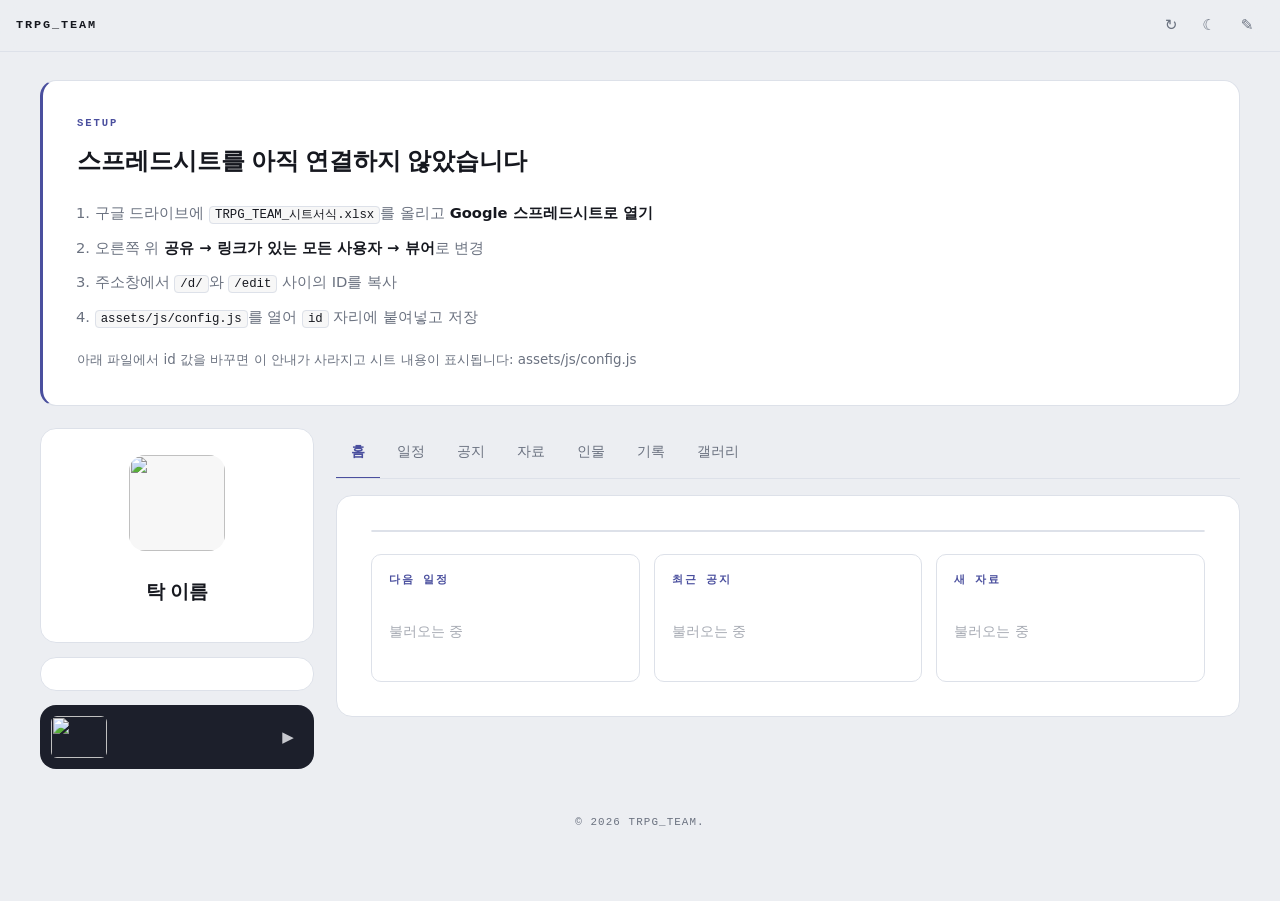
==== commit a96d680c: "Add files via upload" ====
--- a/index.html
+++ b/index.html
@@ -17,17 +17,17 @@
 
 <body>
 
-<!-- ── 상단 바 ─────────────────────────────────────────── -->
 <header class="topbar">
   <button class="icon-btn nav-toggle" id="navToggle" aria-label="메뉴 열기" aria-expanded="false" aria-controls="sidebar">
     <span class="bars" aria-hidden="true"></span>
   </button>
   <span class="topbar-name" id="topTeam">TRPG_TEAM</span>
   <div class="topbar-actions">
+    <button class="icon-btn" id="refreshBtn" aria-label="시트에서 다시 불러오기" title="시트에서 다시 불러오기">↻</button>
     <button class="icon-btn" id="themeToggle" aria-label="어두운 화면으로 전환" title="화면 밝기 전환">
       <span id="themeIcon" aria-hidden="true">☾</span>
     </button>
-    <a class="icon-btn" href="admin/" title="관리자 페이지" aria-label="관리자 페이지">⚙</a>
+    <a class="icon-btn" id="editLink" href="#" target="_blank" rel="noopener" title="시트 편집" aria-label="시트 편집" hidden>✎</a>
   </div>
 </header>
 
@@ -35,8 +35,20 @@
 
 <div class="shell">
 
-  <!-- ── 히어로 ──────────────────────────────────────── -->
-  <header class="hero">
+  <!-- 설정 전 안내 -->
+  <section class="card setup" id="setupNotice" hidden>
+    <p class="eyebrow">SETUP</p>
+    <h2>스프레드시트를 아직 연결하지 않았습니다</h2>
+    <ol class="setup-steps">
+      <li>구글 드라이브에 <code>TRPG_TEAM_시트서식.xlsx</code>를 올리고 <strong>Google 스프레드시트로 열기</strong></li>
+      <li>오른쪽 위 <strong>공유 → 링크가 있는 모든 사용자 → 뷰어</strong>로 변경</li>
+      <li>주소창에서 <code>/d/</code>와 <code>/edit</code> 사이의 ID를 복사</li>
+      <li><code>assets/js/config.js</code>를 열어 <code>id</code> 자리에 붙여넣고 저장</li>
+    </ol>
+    <p class="body-text" id="setupDetail"></p>
+  </section>
+
+  <header class="hero" id="hero">
     <div class="hero-media">
       <img id="heroImage" src="assets/images/office.jpg" alt="">
     </div>
@@ -45,16 +57,14 @@
       <h1 id="siteTitle">세션 진행 안내</h1>
       <p class="hero-desc" id="siteDescription">일정과 자료를 한곳에서 확인합니다.</p>
     </div>
-    <!-- 시그니처: 다음 세션 한 줄 -->
     <button class="next-line" id="nextLine" type="button">
       <span class="next-label">NEXT</span>
       <span class="next-body" id="nextLineBody">불러오는 중</span>
     </button>
   </header>
 
-  <div class="layout">
+  <div class="layout" id="layout">
 
-    <!-- ── 사이드바 ──────────────────────────────────── -->
     <aside class="sidebar" id="sidebar" aria-label="사이트 정보">
       <button class="sidebar-close icon-btn" id="sidebarClose" aria-label="메뉴 닫기">✕</button>
 
@@ -81,7 +91,6 @@
       </section>
     </aside>
 
-    <!-- ── 본문 ─────────────────────────────────────── -->
     <main class="main">
 
       <nav class="tabs" id="tabs" role="tablist" aria-label="섹션">
@@ -94,7 +103,6 @@
         <button class="tab" role="tab" id="tab-gallery"   aria-controls="gallery"   data-tab="gallery">갤러리</button>
       </nav>
 
-      <!-- 홈 -->
       <section class="panel card" id="home" role="tabpanel" aria-labelledby="tab-home" tabindex="-1">
         <img id="mainImage" class="main-art" src="assets/images/main.png" alt="">
         <div class="dash">
@@ -113,33 +121,21 @@
         </div>
       </section>
 
-      <!-- 일정 -->
       <section class="panel card" id="schedule" role="tabpanel" aria-labelledby="tab-schedule" tabindex="-1" hidden>
-        <div class="head">
-          <p class="eyebrow">SESSION SCHEDULE</p>
-          <h2>진행 일정</h2>
-        </div>
+        <div class="head"><p class="eyebrow">SESSION SCHEDULE</p><h2>진행 일정</h2></div>
         <h3 class="subhead">예정</h3>
         <div id="scheduleUpcoming" class="timeline"><p class="loading">불러오는 중</p></div>
         <h3 class="subhead">지난 일정</h3>
         <div id="schedulePast" class="timeline is-past"></div>
       </section>
 
-      <!-- 공지 -->
       <section class="panel card" id="notices" role="tabpanel" aria-labelledby="tab-notices" tabindex="-1" hidden>
-        <div class="head">
-          <p class="eyebrow">NOTICE</p>
-          <h2>공지사항</h2>
-        </div>
+        <div class="head"><p class="eyebrow">NOTICE</p><h2>공지사항</h2></div>
         <div id="noticeList" class="stack"><p class="loading">불러오는 중</p></div>
       </section>
 
-      <!-- 자료 (시트 + 핸드아웃 통합) -->
       <section class="panel card" id="resources" role="tabpanel" aria-labelledby="tab-resources" tabindex="-1" hidden>
-        <div class="head">
-          <p class="eyebrow">SHEETS &amp; HANDOUTS</p>
-          <h2>자료</h2>
-        </div>
+        <div class="head"><p class="eyebrow">SHEETS &amp; HANDOUTS</p><h2>자료</h2></div>
         <div class="toolbar">
           <div class="segmented" id="resourceSeg" role="group" aria-label="자료 종류">
             <button class="seg is-on" data-kind="all">전체</button>
@@ -154,24 +150,16 @@
         <div id="resourceGrid" class="grid"><p class="loading">불러오는 중</p></div>
       </section>
 
-      <!-- 인물 -->
       <section class="panel card" id="cast" role="tabpanel" aria-labelledby="tab-cast" tabindex="-1" hidden>
-        <div class="head">
-          <p class="eyebrow">CAST</p>
-          <h2>등장인물</h2>
-        </div>
+        <div class="head"><p class="eyebrow">CAST</p><h2>등장인물</h2></div>
         <h3 class="subhead">플레이어 캐릭터</h3>
         <div id="characterList" class="stack lg"><p class="loading">불러오는 중</p></div>
         <h3 class="subhead">관계 인물</h3>
         <div id="npcGrid" class="npc-grid"></div>
       </section>
 
-      <!-- 기록 -->
       <section class="panel card" id="records" role="tabpanel" aria-labelledby="tab-records" tabindex="-1" hidden>
-        <div class="head">
-          <p class="eyebrow">SESSION ARCHIVE</p>
-          <h2>세션 기록</h2>
-        </div>
+        <div class="head"><p class="eyebrow">SESSION ARCHIVE</p><h2>세션 기록</h2></div>
         <div class="toolbar">
           <label class="search">
             <span class="sr-only">기록 검색</span>
@@ -181,12 +169,8 @@
         <div id="recordList" class="stack"><p class="loading">불러오는 중</p></div>
       </section>
 
-      <!-- 갤러리 -->
       <section class="panel card" id="gallery" role="tabpanel" aria-labelledby="tab-gallery" tabindex="-1" hidden>
-        <div class="head">
-          <p class="eyebrow">GALLERY</p>
-          <h2>갤러리</h2>
-        </div>
+        <div class="head"><p class="eyebrow">GALLERY</p><h2>갤러리</h2></div>
         <div id="galleryGrid" class="gallery-grid"><p class="loading">불러오는 중</p></div>
       </section>
 
@@ -196,7 +180,6 @@
   <footer class="site-footer" id="footerText">© 2026 TRPG_TEAM.</footer>
 </div>
 
-<!-- ── 라이트박스 ────────────────────────────────────── -->
 <dialog id="lightbox" class="lightbox" aria-label="이미지 보기">
   <button class="lb-btn lb-close" id="lbClose" aria-label="닫기">✕</button>
   <button class="lb-btn lb-prev"  id="lbPrev"  aria-label="이전 이미지">‹</button>
@@ -205,21 +188,9 @@
   <p class="lb-caption"><span id="lbCredit"></span><span class="lb-count mono" id="lbCount"></span></p>
 </dialog>
 
+<div class="toast" id="toast" hidden></div>
+
+<script src="assets/js/config.js"></script>
 <script src="assets/js/site.js" defer></script>
-
-<!-- 초대·비밀번호 재설정 메일의 링크는 사이트 첫 화면으로 들어옵니다.
-     이 조각이 없으면 링크를 눌러도 아무 일이 일어나지 않습니다. -->
-<script src="https://identity.netlify.com/v1/netlify-identity-widget.js"></script>
-<script>
-  if (window.netlifyIdentity) {
-    window.netlifyIdentity.on('init', function (user) {
-      if (!user) {
-        window.netlifyIdentity.on('login', function () {
-          document.location.href = 'admin/';
-        });
-      }
-    });
-  }
-</script>
 </body>
 </html>
--- a/assets/css/site.css
+++ b/assets/css/site.css
@@ -767,3 +767,27 @@
   .info{grid-template-columns:1fr}
   .hero h1{font-size:1.65rem}
 }
+
+/* ── 시트 연동판 추가 ─────────────────────────────────── */
+.setup{padding:34px;margin-bottom:22px;border-left:3px solid var(--accent)}
+.setup h2{font-family:var(--display);font-size:1.5rem;font-weight:700;margin:8px 0 18px}
+.setup-steps{margin:0;padding-left:1.2em;display:grid;gap:9px;font-size:.92rem;color:var(--sub)}
+.setup-steps strong{color:var(--text)}
+.setup-steps code{
+  font-family:var(--mono);font-size:.84em;
+  background:var(--wash);border:1px solid var(--line);
+  border-radius:4px;padding:1px 5px;color:var(--text);
+}
+.setup .body-text{margin-top:18px;font-size:.84rem}
+
+.toast{
+  position:fixed;left:50%;bottom:22px;transform:translateX(-50%);
+  z-index:60;
+  background:var(--dark-card);color:var(--dark-text);
+  border-radius:var(--r-sm);
+  padding:10px 18px;
+  font-size:.85rem;
+  box-shadow:var(--lift);
+  max-width:calc(100% - 32px);
+}
+#refreshBtn:disabled{opacity:.4;cursor:default}
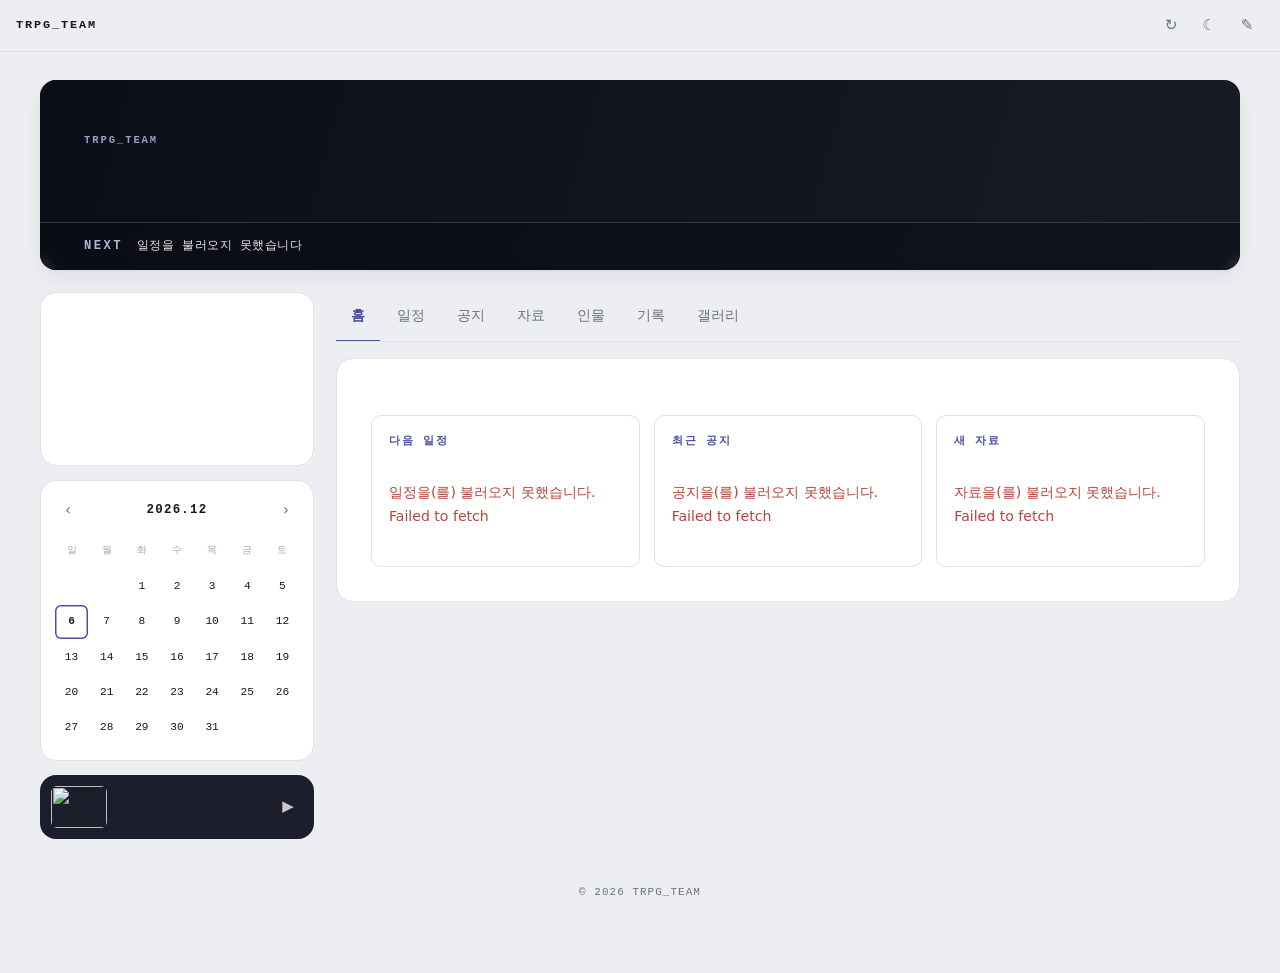
==== commit eb50238b: "Update index.html" ====
--- a/index.html
+++ b/index.html
@@ -104,7 +104,11 @@
       </nav>
 
       <section class="panel card" id="home" role="tabpanel" aria-labelledby="tab-home" tabindex="-1">
-        <img id="mainImage" class="main-art" src="assets/images/main.png" alt="">
+        <section class="quick" id="quick" hidden>
+          <p class="eyebrow">바로가기</p>
+          <div class="quick-grid" id="quickGrid"></div>
+        </section>
+
         <div class="dash">
           <section>
             <p class="eyebrow">다음 일정</p>
@@ -119,6 +123,21 @@
             <div id="dashResources" class="dash-body"><p class="loading">불러오는 중</p></div>
           </section>
         </div>
+
+        <img id="mainImage" class="main-art" src="assets/images/main.png" alt="">
+
+        <section class="intro" id="intro" hidden>
+          <div class="intro-media" id="introMedia" hidden><img id="introImage" src="" alt=""></div>
+          <div class="intro-body">
+            <p class="eyebrow">SESSION INTRO</p>
+            <h2 id="introTitle"></h2>
+            <p class="intro-sub" id="introSub"></p>
+            <div class="intro-text body-text" id="introText"></div>
+            <dl class="intro-facts" id="introFacts"></dl>
+            <p class="intro-credit"><span id="introCredit"></span><a id="introLink" class="link" href="#" target="_blank" rel="noopener" hidden>원작 보기</a></p>
+          </div>
+        </section>
+
       </section>
 
       <section class="panel card" id="schedule" role="tabpanel" aria-labelledby="tab-schedule" tabindex="-1" hidden>
@@ -131,6 +150,13 @@
 
       <section class="panel card" id="notices" role="tabpanel" aria-labelledby="tab-notices" tabindex="-1" hidden>
         <div class="head"><p class="eyebrow">NOTICE</p><h2>공지사항</h2></div>
+
+        <section class="guide" id="guide" hidden>
+          <h3 class="subhead">세션 안내</h3>
+          <div id="guideList" class="stack"></div>
+        </section>
+
+        <h3 class="subhead" id="noticeHead">공지 목록</h3>
         <div id="noticeList" class="stack"><p class="loading">불러오는 중</p></div>
       </section>
 
@@ -142,9 +168,13 @@
             <button class="seg" data-kind="sheet">시트</button>
             <button class="seg" data-kind="handout">핸드아웃</button>
           </div>
+          <label class="picker" id="resourceWhoWrap" hidden>
+            <span class="sr-only">대상 고르기</span>
+            <select id="resourceWho"><option value="">대상 전체</option></select>
+          </label>
           <label class="search">
             <span class="sr-only">자료 검색</span>
-            <input type="search" id="resourceSearch" placeholder="제목·설명으로 찾기" autocomplete="off">
+            <input type="search" id="resourceSearch" placeholder="제목·설명·대상으로 찾기" autocomplete="off">
           </label>
         </div>
         <div id="resourceGrid" class="grid"><p class="loading">불러오는 중</p></div>
--- a/assets/css/site.css
+++ b/assets/css/site.css
@@ -791,3 +791,108 @@
   max-width:calc(100% - 32px);
 }
 #refreshBtn:disabled{opacity:.4;cursor:default}
+
+/* ── 세션 도입 ────────────────────────────────────────── */
+.intro{
+  margin-top:22px;
+  border:1px solid var(--line);
+  border-radius:var(--r);
+  overflow:hidden;
+}
+.intro[hidden]{display:none}
+.intro-media{position:relative;line-height:0;background:var(--dark-card)}
+.intro-media img{width:100%;height:200px;object-fit:cover;display:block;opacity:.9}
+.intro-media::after{
+  content:"";position:absolute;inset:0;
+  background:linear-gradient(180deg,transparent 40%,color-mix(in srgb,var(--card) 92%,transparent));
+}
+.intro > .intro-body{padding:28px 30px 26px}
+.intro h2{
+  font-family:var(--display);
+  font-size:1.6rem;font-weight:700;
+  margin:9px 0 0;letter-spacing:.02em;
+}
+.intro h2[hidden],.intro-sub[hidden],.intro-text[hidden]{display:none}
+.intro-sub{
+  margin:7px 0 0;
+  font-family:var(--display);
+  font-size:1rem;color:var(--sub);
+}
+.intro-text{
+  margin-top:20px;
+  font-family:var(--display);
+  font-size:1.02rem;line-height:1.95;
+  color:var(--text);
+}
+.intro-facts{
+  display:grid;grid-template-columns:repeat(auto-fill,minmax(200px,1fr));
+  gap:0 22px;margin:24px 0 0;
+}
+.intro-facts:empty{display:none}
+.intro-facts > div{padding:10px 0;border-bottom:1px solid var(--line)}
+.intro-facts dt{
+  font-family:var(--mono);font-size:.63rem;letter-spacing:.12em;
+  text-transform:uppercase;color:var(--sub);margin-bottom:3px;
+}
+.intro-facts dd{margin:0;font-size:.88rem}
+.intro-credit{
+  display:flex;flex-wrap:wrap;align-items:baseline;gap:6px 14px;
+  margin:22px 0 0;
+  font-family:var(--mono);font-size:.7rem;color:var(--sub);
+}
+.intro-credit:empty{display:none}
+@media (max-width:900px){
+  .intro > .intro-body{padding:22px 20px}
+  .intro-media img{height:150px}
+  .intro-facts{grid-template-columns:1fr}
+}
+
+/* ── 여러 명 진행용 ───────────────────────────────────── */
+.picker select{
+  border:1px solid var(--line);
+  background:var(--card);color:var(--text);
+  border-radius:var(--r-sm);
+  padding:8px 11px;font-size:.85rem;
+}
+.res .who{
+  position:absolute;right:12px;top:12px;
+  font-family:var(--mono);font-size:.62rem;letter-spacing:.1em;
+  background:var(--accent-soft);color:var(--accent);
+  border:1px solid var(--accent-line);
+  border-radius:999px;padding:2px 9px;
+  max-width:60%;overflow:hidden;text-overflow:ellipsis;white-space:nowrap;
+}
+.res.locked .who{position:static;margin-bottom:10px}
+
+/* ── 바로가기 ─────────────────────────────────────────── */
+.quick{margin-bottom:20px}
+.quick[hidden]{display:none}
+.quick-grid{
+  display:grid;grid-template-columns:repeat(auto-fit,minmax(180px,1fr));
+  gap:10px;margin-top:11px;
+}
+.quick-card{
+  display:grid;gap:3px;
+  padding:14px 16px;
+  border:1px solid var(--accent-line);
+  border-radius:var(--r);
+  background:var(--accent-soft);
+  text-decoration:none;color:var(--text);
+  transition:border-color .15s, transform .15s;
+}
+.quick-card:hover{border-color:var(--accent);transform:translateY(-1px)}
+.quick-card strong{font-size:.94rem;font-weight:700;color:var(--accent)}
+.quick-card span{font-size:.78rem;color:var(--sub);line-height:1.5}
+
+/* ── 세션 안내 ────────────────────────────────────────── */
+.guide[hidden]{display:none}
+.guide-item{margin-top:0}
+.guide .stack{gap:8px}
+#noticeHead{margin-top:30px}
+
+/* ── 관계 인물 소속 ───────────────────────────────────── */
+.npc-group{
+  margin:0 0 7px;
+  font-family:var(--mono);font-size:.63rem;letter-spacing:.1em;
+  color:var(--accent);text-transform:uppercase;
+}
